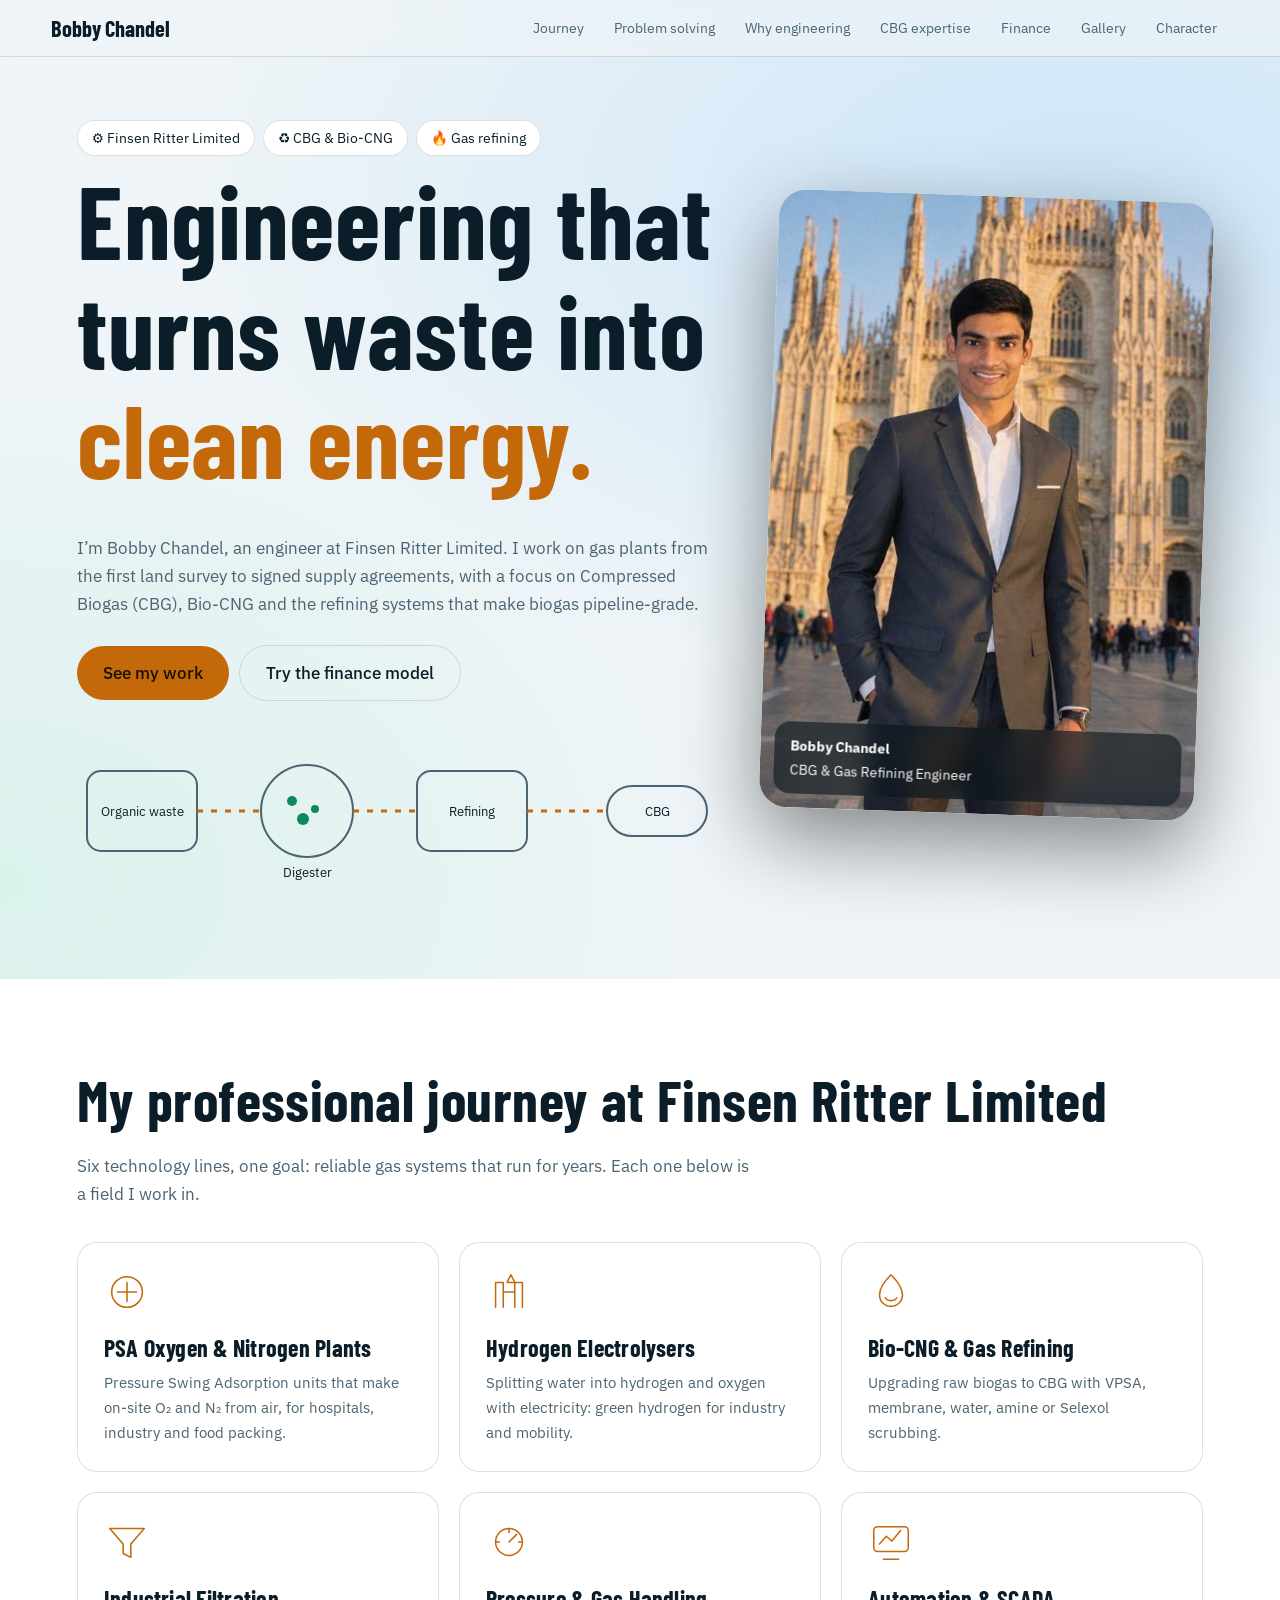
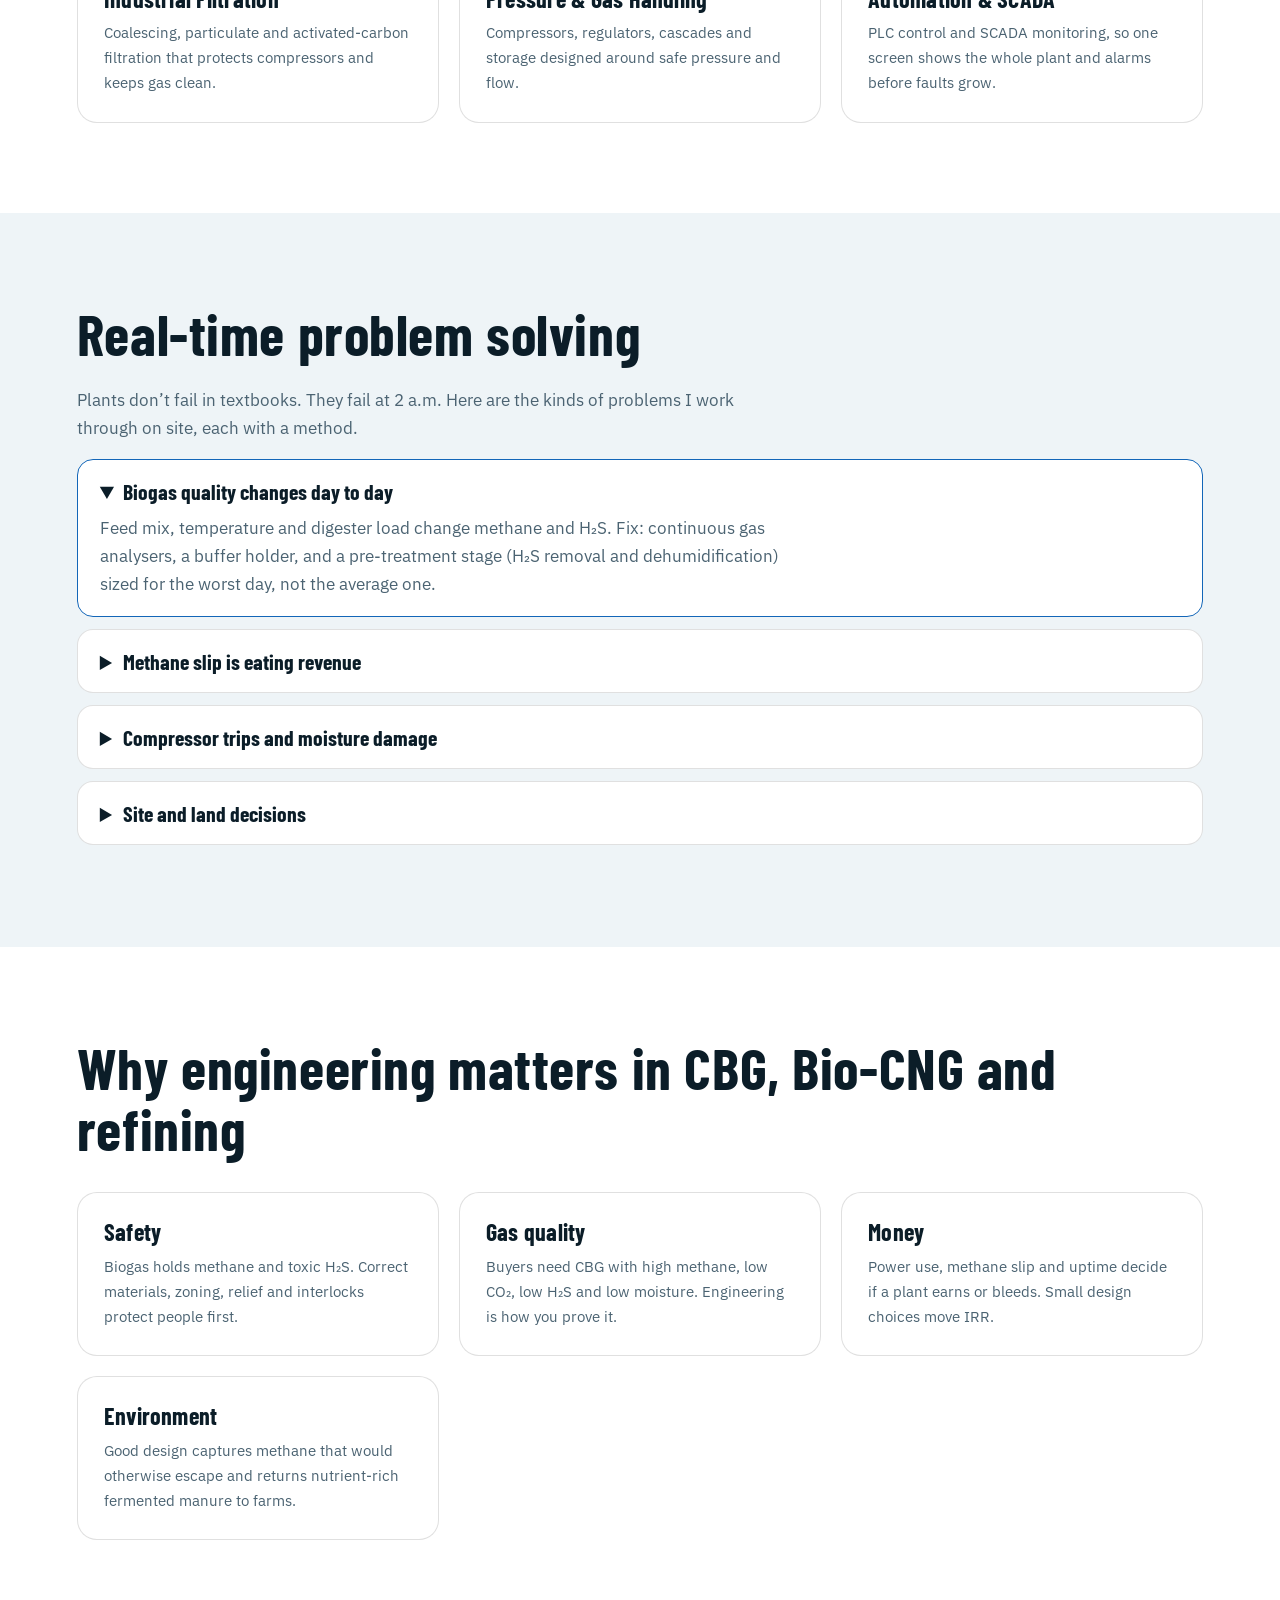
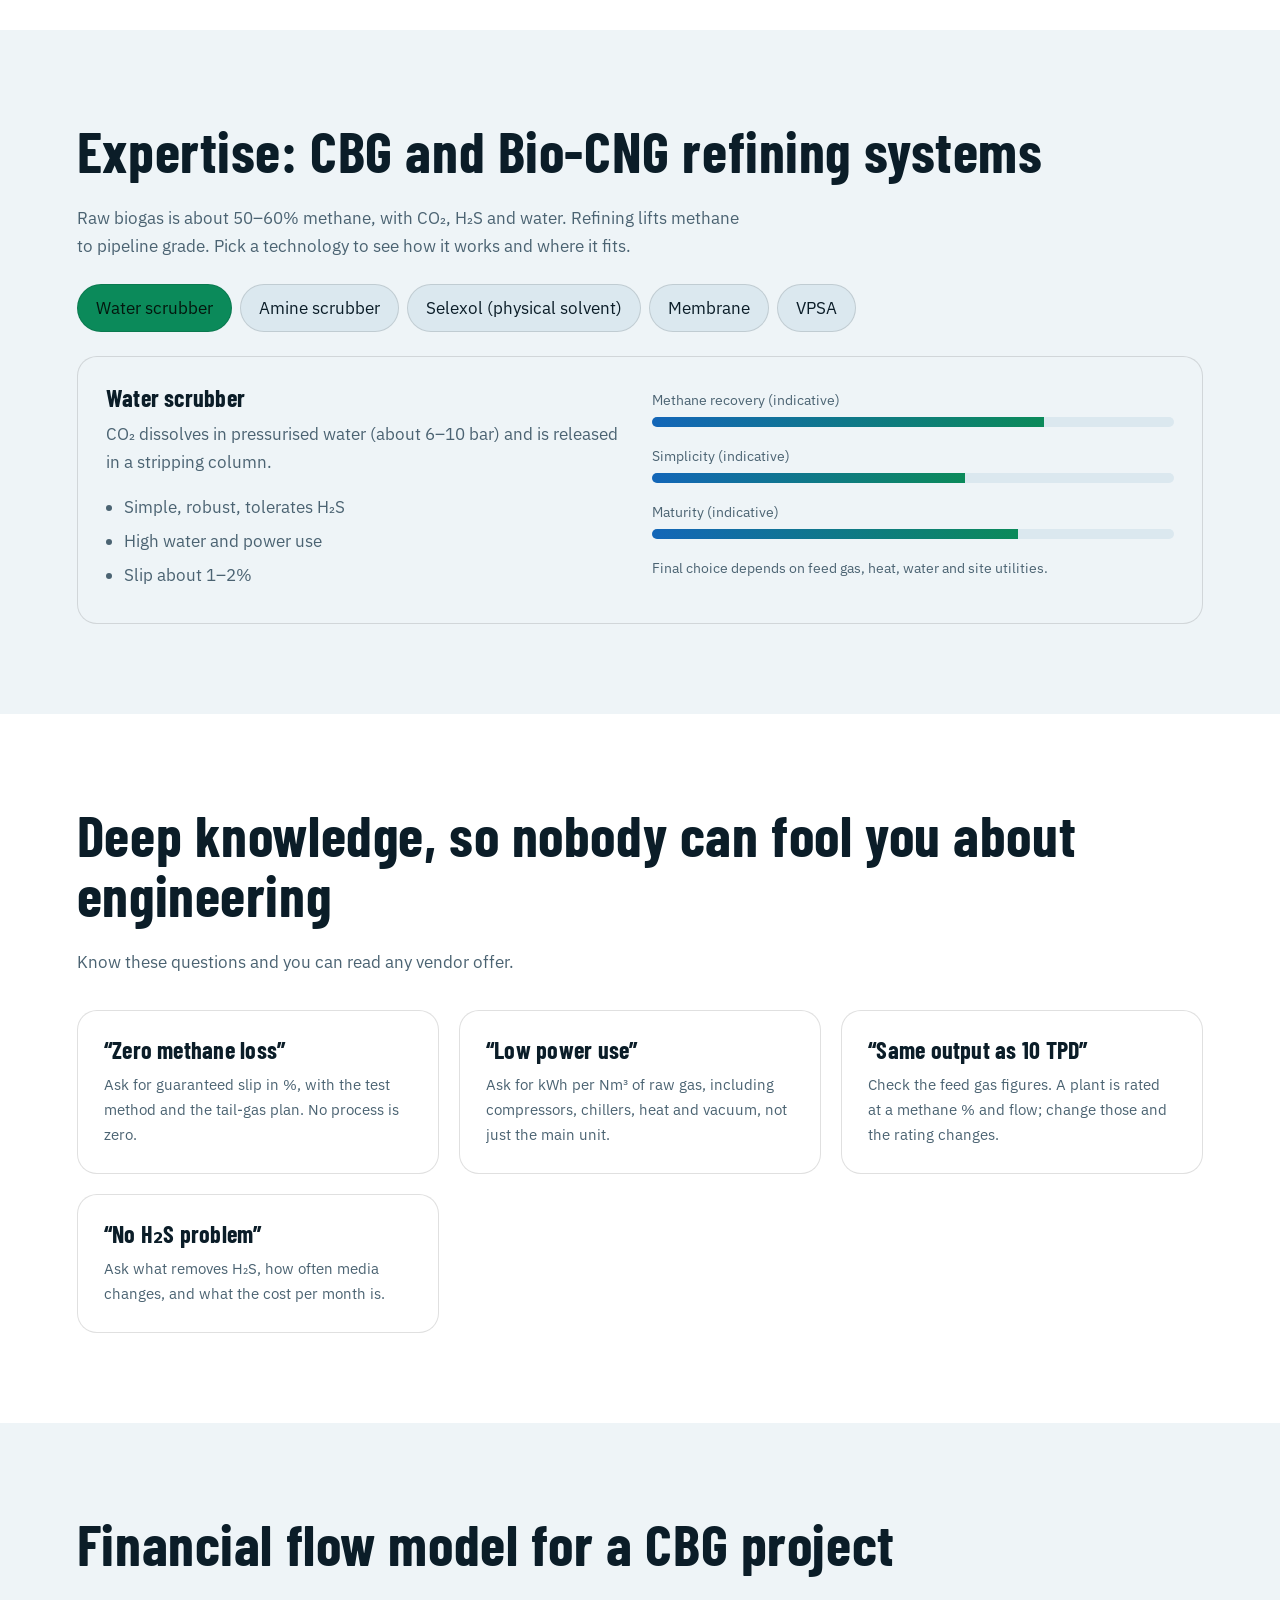
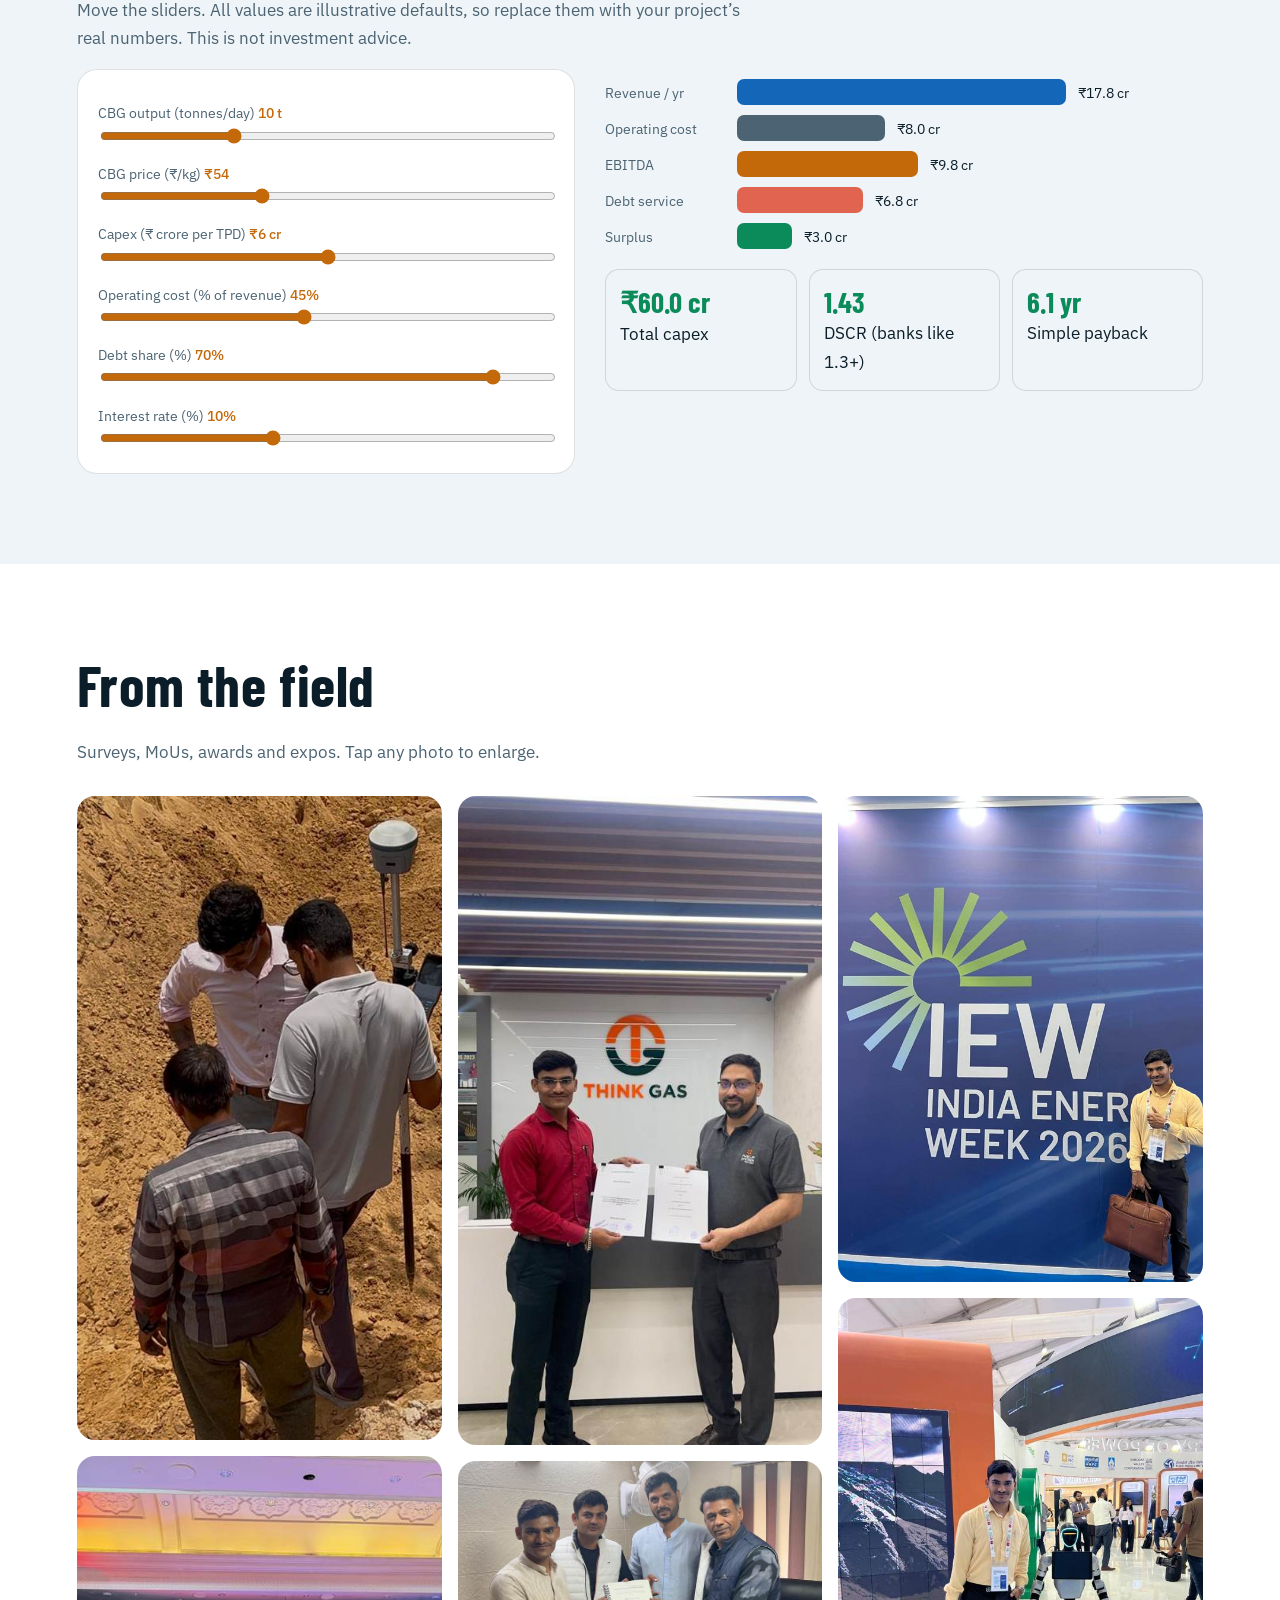
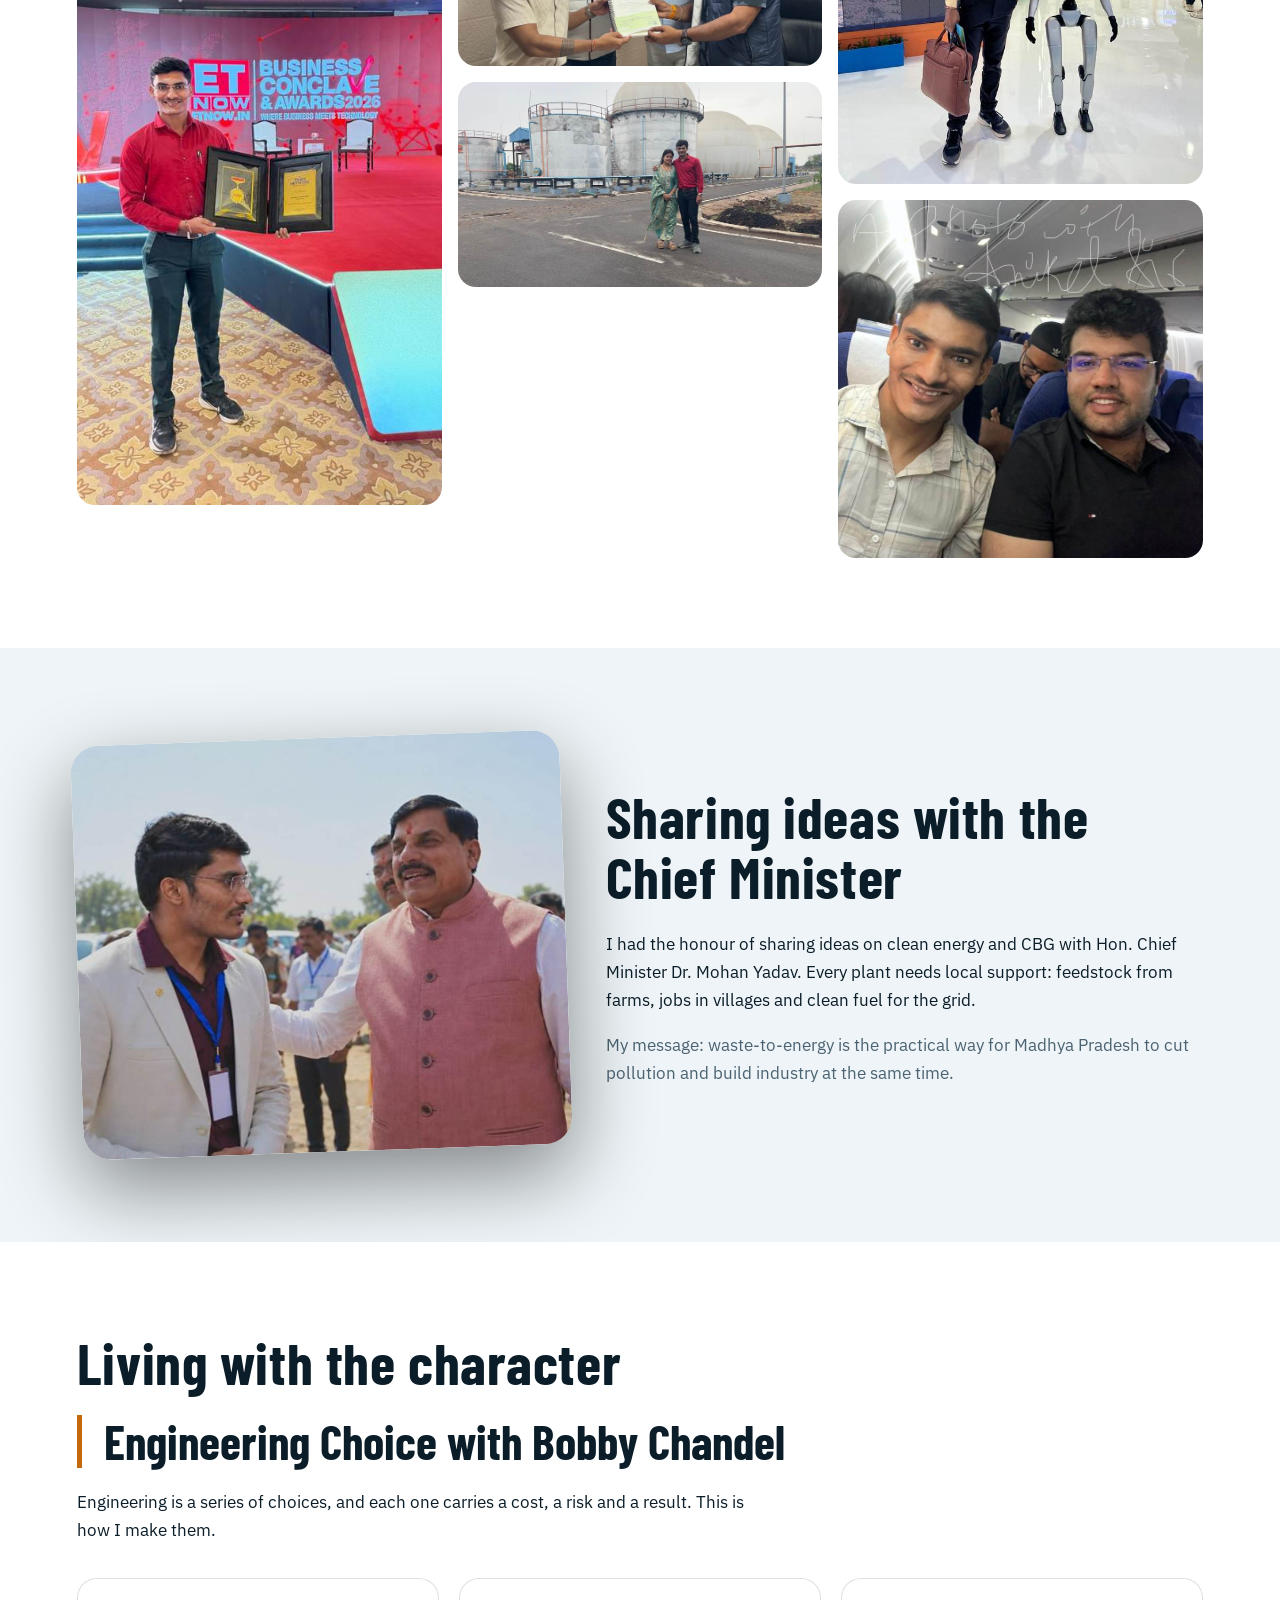
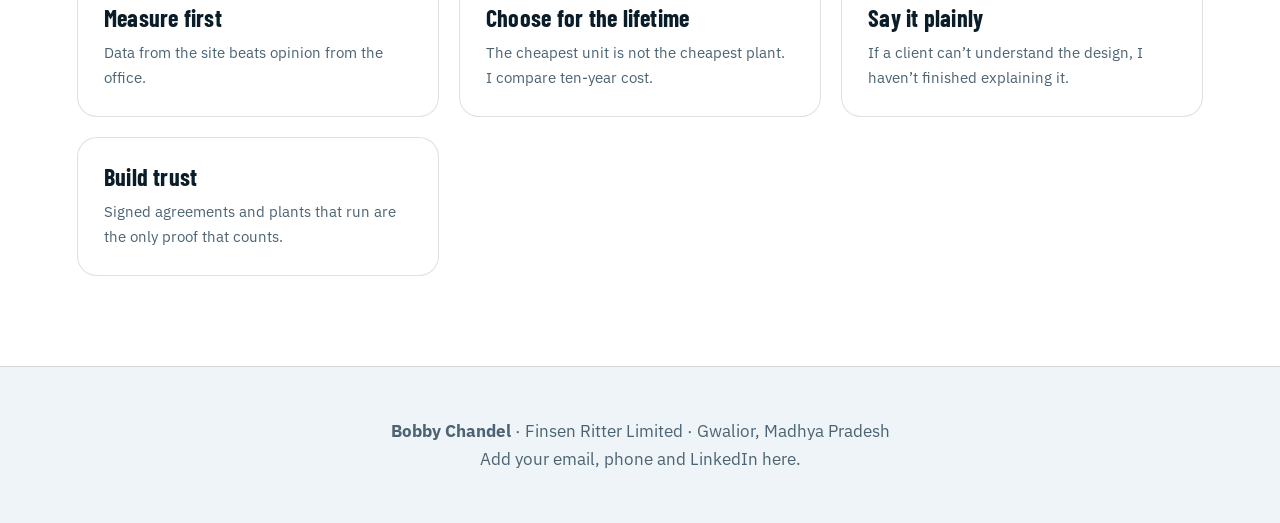
==== index-standalone.html @ 58201af3 "Add files via upload" ====
<!DOCTYPE html>
<html lang="en"><head><meta charset="utf-8">
<meta name="viewport" content="width=device-width, initial-scale=1, viewport-fit=cover">
<title>Bobby Chandel | CBG, Bio-CNG &amp; Gas Refining Engineer</title>
<link href="https://fonts.googleapis.com/css2?family=Barlow+Condensed:wght@500;700&amp;family=IBM+Plex+Sans:wght@400;500&amp;display=swap" rel="stylesheet">
<style>
:root{--bg:#07131c;--s1:#0e2230;--s2:#143247;--tx:#e8f0f4;--mu:#93a9b6;--fl:#ffb347;--gr:#4fe0a0;--bl:#3aa4ff;--ln:rgba(255,255,255,.1);box-sizing:border-box;padding-top:env(safe-area-inset-top,0px);padding-bottom:env(safe-area-inset-bottom,0px);color-scheme:dark}
@media(prefers-color-scheme:light){:root:not([data-theme="dark"]){--bg:#eef4f7;--s1:#fff;--s2:#dbe8ef;--tx:#0b1d28;--mu:#4b6372;--fl:#c4690a;--gr:#0b8a5a;--bl:#1366b8;--ln:rgba(0,0,0,.12);color-scheme:light}}
:root[data-theme="light"]{--bg:#eef4f7;--s1:#fff;--s2:#dbe8ef;--tx:#0b1d28;--mu:#4b6372;--fl:#c4690a;--gr:#0b8a5a;--bl:#1366b8;--ln:rgba(0,0,0,.12);color-scheme:light}
html{scroll-behavior:smooth;scroll-padding-top:70px}*{box-sizing:border-box}
body{margin:0;background:var(--bg);color:var(--tx);font:400 17px/1.65 'IBM Plex Sans',system-ui,sans-serif;overflow-x:hidden}
h1,h2,h3{font-family:'Barlow Condensed','Arial Narrow',sans-serif;line-height:1.05;margin:0 0 .4em;letter-spacing:.01em}
h1{font-size:clamp(3rem,9vw,6.5rem);font-weight:700}h2{font-size:clamp(2.2rem,5vw,3.6rem);font-weight:700}h3{font-size:1.5rem;font-weight:700}
p{margin:0 0 1em;max-width:68ch}.mu{color:var(--mu)}section{padding:90px 6vw;position:relative}.w{max-width:1180px;margin:auto}
nav{position:fixed;top:0;left:0;right:0;z-index:20;display:flex;gap:6px;align-items:center;padding:calc(10px + env(safe-area-inset-top,0px)) 4vw 10px;backdrop-filter:blur(14px);background:color-mix(in srgb,var(--bg) 60%,transparent);border-bottom:1px solid var(--ln);overflow-x:auto;white-space:nowrap}
nav b{font:700 1.4rem 'Barlow Condensed',sans-serif;margin-right:auto;padding-right:14px}nav a{color:var(--mu);text-decoration:none;padding:6px 12px;border-radius:99px;font-size:.9rem;transition:.25s}nav a:hover{color:var(--tx);background:var(--s2)}
.hero{min-height:100vh;display:grid;grid-template-columns:1.2fr .8fr;gap:40px;align-items:center;padding-top:120px;background:radial-gradient(900px 500px at 85% 20%,rgba(58,164,255,.18),transparent),radial-gradient(700px 500px at 0 90%,rgba(79,224,160,.12),transparent)}
.hero h1 span{color:var(--fl)}.tag{display:inline-flex;gap:8px;align-items:center;border:1px solid var(--ln);border-radius:99px;padding:6px 14px;margin:0 8px 8px 0;font-size:.85rem;background:var(--s1)}
.ph{position:relative;border-radius:28px;overflow:hidden;box-shadow:0 30px 80px rgba(0,0,0,.45);transform:rotate(2deg);transition:.5s}.ph:hover{transform:rotate(0) scale(1.02)}.ph img{width:100%;display:block}
.ph .bd{position:absolute;left:14px;bottom:14px;right:14px;padding:12px 16px;border-radius:16px;backdrop-filter:blur(12px);background:rgba(7,19,28,.6);color:#fff;font-size:.9rem}
.btn{display:inline-block;padding:13px 26px;border-radius:99px;background:var(--fl);color:#1a1000;font-weight:500;text-decoration:none;margin:10px 10px 0 0;transition:.3s}.btn:hover{transform:translateY(-3px);box-shadow:0 10px 30px color-mix(in srgb,var(--fl) 50%,transparent)}.btn.o{background:none;color:var(--tx);border:1px solid var(--ln)}
.flow{margin-top:30px;width:100%;max-width:640px}.flow .pipe{stroke-dasharray:6 8;animation:dash 1s linear infinite}@keyframes dash{to{stroke-dashoffset:-14}}
.bub{animation:rise 3s ease-in infinite}@keyframes rise{from{transform:translateY(0);opacity:.9}to{transform:translateY(-60px);opacity:0}}
.grid{display:grid;grid-template-columns:repeat(auto-fit,minmax(280px,1fr));gap:20px;margin-top:34px}
.card{background:var(--s1);border:1px solid var(--ln);border-radius:20px;padding:26px;position:relative;overflow:hidden;transition:.35s}
.card:hover{transform:translateY(-8px);border-color:var(--fl);box-shadow:0 20px 50px rgba(0,0,0,.3)}.card svg{width:46px;height:46px;stroke:var(--fl);fill:none;stroke-width:1.6;stroke-linecap:round;stroke-linejoin:round;margin-bottom:12px;transition:.4s}.card:hover svg{transform:rotate(-8deg) scale(1.15);stroke:var(--gr)}
.card p{font-size:.95rem;color:var(--mu);margin:0}.alt{background:var(--s1)}
.tabs{display:flex;gap:8px;flex-wrap:wrap;margin:24px 0}.tabs button{font:inherit;color:var(--tx);background:var(--s2);border:1px solid var(--ln);border-radius:99px;padding:9px 18px;cursor:pointer;transition:.25s}.tabs button.on,.tabs button:hover{background:var(--gr);color:#04170e}
.panel{background:var(--bg);border:1px solid var(--ln);border-radius:20px;padding:28px;display:grid;grid-template-columns:1fr 1fr;gap:24px}.panel ul{margin:0;padding-left:18px;color:var(--mu)}.panel li{margin:6px 0}.meter{height:10px;border-radius:9px;background:var(--s2);overflow:hidden;margin:4px 0 14px}.meter i{display:block;height:100%;background:linear-gradient(90deg,var(--bl),var(--gr));transition:width .6s}
details{background:var(--s1);border:1px solid var(--ln);border-radius:16px;padding:18px 22px;margin:12px 0;transition:.3s}details[open]{border-color:var(--bl)}summary{cursor:pointer;font:700 1.35rem 'Barlow Condensed',sans-serif}details p{margin:10px 0 0;color:var(--mu)}
.fin{display:grid;grid-template-columns:1fr 1.2fr;gap:30px}.fin label{display:block;font-size:.88rem;color:var(--mu);margin-top:12px}.fin input{width:100%;accent-color:var(--fl)}.fin output{color:var(--fl);font-weight:500}
.bars div{display:flex;align-items:center;gap:12px;margin:10px 0;font-size:.9rem}.bars span{width:120px;color:var(--mu)}.bars i{height:26px;border-radius:7px;transition:width .5s;min-width:3px}.bars em{font-style:normal;white-space:nowrap}
.kpi{display:grid;grid-template-columns:repeat(3,1fr);gap:12px;margin-top:20px}.kpi div{background:var(--bg);border:1px solid var(--ln);border-radius:14px;padding:14px}.kpi b{display:block;font:700 1.8rem 'Barlow Condensed',sans-serif;color:var(--gr)}
.gal{columns:3 260px;column-gap:16px;margin-top:30px}.gal figure{margin:0 0 16px;break-inside:avoid;position:relative;border-radius:18px;overflow:hidden;cursor:pointer}.gal img{width:100%;display:block;transition:.6s}.gal figure:hover img{transform:scale(1.08);filter:blur(3px) brightness(.55)}
.gal figcaption{position:absolute;inset:auto 0 0 0;padding:16px;color:#fff;font-size:.95rem;transform:translateY(100%);transition:.4s;background:linear-gradient(transparent,rgba(0,0,0,.8))}.gal figure:hover figcaption{transform:none}
.cm{display:grid;grid-template-columns:.9fr 1.1fr;gap:40px;align-items:center}.cm .ph{transform:rotate(-2deg)}
.quote{font:700 clamp(1.8rem,4vw,3rem)/1.1 'Barlow Condensed',sans-serif;border-left:5px solid var(--fl);padding-left:22px;margin:20px 0}
.lb{position:fixed;inset:0;z-index:50;background:rgba(0,0,0,.8);backdrop-filter:blur(10px);display:none;place-items:center;padding:20px}.lb.on{display:grid}.lb img{max-width:92vw;max-height:88vh;border-radius:14px}
footer{padding:50px 6vw;text-align:center;color:var(--mu);border-top:1px solid var(--ln)}
.rv{opacity:0;transform:translateY(30px);transition:1s}.rv.in{opacity:1;transform:none}
@media(max-width:820px){.hero,.cm,.fin,.panel{grid-template-columns:1fr}.hero{padding-top:110px}nav a{padding:6px 8px}.kpi{grid-template-columns:1fr}}
@media(prefers-reduced-motion:reduce){*{animation:none!important;transition:none!important}.rv{opacity:1;transform:none}}
a:focus-visible,button:focus-visible,summary:focus-visible{outline:2px solid var(--fl);outline-offset:3px}
</style></head><body>
<nav><b>Bobby Chandel</b><a href="#journey">Journey</a><a href="#solve">Problem solving</a><a href="#why">Why engineering</a><a href="#cbg">CBG expertise</a><a href="#fin">Finance</a><a href="#gallery">Gallery</a><a href="#char">Character</a></nav>

<section class="hero"><div>
<span class="tag">⚙ Finsen Ritter Limited</span><span class="tag">♻ CBG &amp; Bio-CNG</span><span class="tag">🔥 Gas refining</span>
<h1>Engineering that turns waste into <span>clean energy.</span></h1>
<p class="mu">I’m Bobby Chandel, an engineer at Finsen Ritter Limited. I work on gas plants from the first land survey to signed supply agreements, with a focus on Compressed Biogas (CBG), Bio-CNG and the refining systems that make biogas pipeline-grade.</p>
<a class="btn" href="#journey">See my work</a><a class="btn o" href="#fin">Try the finance model</a>
<svg class="flow" viewBox="0 0 640 150" role="img" aria-label="Animated flow: organic waste to digester to refining to CBG">
<g fill="none" stroke="var(--mu)" stroke-width="2"><rect x="10" y="40" width="110" height="80" rx="14"/><circle cx="230" cy="80" r="46"/><rect x="340" y="40" width="110" height="80" rx="14"/><rect x="530" y="55" width="100" height="50" rx="25"/></g>
<g class="pipe" stroke="var(--fl)" stroke-width="3" fill="none"><path d="M120 80H184"/><path d="M276 80H340"/><path d="M450 80H530"/></g>
<g fill="var(--gr)"><circle class="bub" cx="215" cy="70" r="5"/><circle class="bub" cx="238" cy="78" r="4" style="animation-delay:1s"/><circle class="bub" cx="226" cy="88" r="6" style="animation-delay:2s"/></g>
<g fill="var(--tx)" font-size="13" text-anchor="middle" font-family="IBM Plex Sans,sans-serif"><text x="65" y="85">Organic waste</text><text x="230" y="146">Digester</text><text x="395" y="85">Refining</text><text x="580" y="85">CBG</text></g></svg>
</div>
<div class="ph"><img src="[data-uri]" alt="Bobby Chandel"><div class="bd"><b>Bobby Chandel</b><br>CBG &amp; Gas Refining Engineer</div></div></section>

<section id="journey" class="alt"><div class="w rv"><h2>My professional journey at Finsen Ritter Limited</h2>
<p class="mu">Six technology lines, one goal: reliable gas systems that run for years. Each one below is a field I work in.</p>
<div class="grid">
<div class="card"><svg viewBox="0 0 48 48"><circle cx="24" cy="24" r="16"/><path d="M14 24h20M24 14v20"/></svg><h3>PSA Oxygen &amp; Nitrogen Plants</h3><p>Pressure Swing Adsorption units that make on-site O₂ and N₂ from air, for hospitals, industry and food packing.</p></div>
<div class="card"><svg viewBox="0 0 48 48"><path d="M10 40V14h8v26M30 40V14h8v26M18 24h12"/><path d="M26 6l-4 8h8z"/></svg><h3>Hydrogen Electrolysers</h3><p>Splitting water into hydrogen and oxygen with electricity: green hydrogen for industry and mobility.</p></div>
<div class="card"><svg viewBox="0 0 48 48"><path d="M24 6c8 8 12 14 12 21a12 12 0 0 1-24 0c0-7 4-13 12-21z"/><path d="M18 30c2 4 10 4 12 0"/></svg><h3>Bio-CNG &amp; Gas Refining</h3><p>Upgrading raw biogas to CBG with VPSA, membrane, water, amine or Selexol scrubbing.</p></div>
<div class="card"><svg viewBox="0 0 48 48"><path d="M6 10h36L28 26v14l-8-4V26z"/></svg><h3>Industrial Filtration</h3><p>Coalescing, particulate and activated-carbon filtration that protects compressors and keeps gas clean.</p></div>
<div class="card"><svg viewBox="0 0 48 48"><circle cx="24" cy="24" r="14"/><path d="M24 24l8-8M10 24h4M34 24h4M24 10v4"/></svg><h3>Pressure &amp; Gas Handling</h3><p>Compressors, regulators, cascades and storage designed around safe pressure and flow.</p></div>
<div class="card"><svg viewBox="0 0 48 48"><rect x="6" y="8" width="36" height="26" rx="4"/><path d="M12 26l7-8 6 5 9-11M16 42h16"/></svg><h3>Automation &amp; SCADA</h3><p>PLC control and SCADA monitoring, so one screen shows the whole plant and alarms before faults grow.</p></div></div></div></section>

<section id="solve"><div class="w rv"><h2>Real-time problem solving</h2><p class="mu">Plants don’t fail in textbooks. They fail at 2 a.m. Here are the kinds of problems I work through on site, each with a method.</p>
<details open><summary>Biogas quality changes day to day</summary><p>Feed mix, temperature and digester load change methane and H₂S. Fix: continuous gas analysers, a buffer holder, and a pre-treatment stage (H₂S removal and dehumidification) sized for the worst day, not the average one.</p></details>
<details><summary>Methane slip is eating revenue</summary><p>Every 1% of methane lost to the off-gas is 1% of sellable gas gone. Fix: compare slip across technologies, add multi-stage membranes or off-gas recycle, and treat tail gas where required.</p></details>
<details><summary>Compressor trips and moisture damage</summary><p>Wet gas corrodes and fouls downstream equipment. Fix: chilling and dryer sizing from real dew-point data, plus coalescing filters before every compressor.</p></details>
<details><summary>Site and land decisions</summary><p>Plant layout, feedstock routes, gas-grid distance and safety zones all start with a survey. I take part in land surveys, such as the Hingonia CBG plant, so the design starts from facts on the ground.</p></details></div></section>

<section id="why" class="alt"><div class="w rv"><h2>Why engineering matters in CBG, Bio-CNG and refining</h2>
<div class="grid">
<div class="card"><h3>Safety</h3><p>Biogas holds methane and toxic H₂S. Correct materials, zoning, relief and interlocks protect people first.</p></div>
<div class="card"><h3>Gas quality</h3><p>Buyers need CBG with high methane, low CO₂, low H₂S and low moisture. Engineering is how you prove it.</p></div>
<div class="card"><h3>Money</h3><p>Power use, methane slip and uptime decide if a plant earns or bleeds. Small design choices move IRR.</p></div>
<div class="card"><h3>Environment</h3><p>Good design captures methane that would otherwise escape and returns nutrient-rich fermented manure to farms.</p></div></div></div></section>

<section id="cbg"><div class="w rv"><h2>Expertise: CBG and Bio-CNG refining systems</h2>
<p class="mu">Raw biogas is about 50–60% methane, with CO₂, H₂S and water. Refining lifts methane to pipeline grade. Pick a technology to see how it works and where it fits.</p>
<div class="tabs" id="tabs"></div><div class="panel" id="panel"></div></div></section>

<section class="alt"><div class="w rv"><h2>Deep knowledge, so nobody can fool you about engineering</h2>
<p class="mu">Know these questions and you can read any vendor offer.</p>
<div class="grid">
<div class="card"><h3>“Zero methane loss”</h3><p>Ask for guaranteed slip in %, with the test method and the tail-gas plan. No process is zero.</p></div>
<div class="card"><h3>“Low power use”</h3><p>Ask for kWh per Nm³ of raw gas, including compressors, chillers, heat and vacuum, not just the main unit.</p></div>
<div class="card"><h3>“Same output as 10 TPD”</h3><p>Check the feed gas figures. A plant is rated at a methane % and flow; change those and the rating changes.</p></div>
<div class="card"><h3>“No H₂S problem”</h3><p>Ask what removes H₂S, how often media changes, and what the cost per month is.</p></div></div></div></section>

<section id="fin"><div class="w rv"><h2>Financial flow model for a CBG project</h2>
<p class="mu">Move the sliders. All values are illustrative defaults, so replace them with your project’s real numbers. This is not investment advice.</p>
<div class="fin"><div class="card" style="padding:20px">
<label>CBG output (tonnes/day) <output id="oT"></output><input id="T" type="range" min="2" max="30" value="10"></label>
<label>CBG price (₹/kg) <output id="oP"></output><input id="P" type="range" min="40" max="80" value="54"></label>
<label>Capex (₹ crore per TPD) <output id="oC"></output><input id="C" type="range" min="3" max="9" step=".5" value="6"></label>
<label>Operating cost (% of revenue) <output id="oO"></output><input id="O" type="range" min="25" max="70" value="45"></label>
<label>Debt share (%) <output id="oD"></output><input id="D" type="range" min="0" max="80" value="70"></label>
<label>Interest rate (%) <output id="oI"></output><input id="I" type="range" min="7" max="15" step=".5" value="10"></label></div>
<div><div class="bars" id="bars"></div><div class="kpi" id="kpi"></div></div></div></div></section>

<section id="gallery" class="alt"><div class="w rv"><h2>From the field</h2><p class="mu">Surveys, MoUs, awards and expos. Tap any photo to enlarge.</p>
<div class="gal">
<figure><img src="[data-uri]" alt="Land survey"><figcaption>Land survey with GNSS equipment, Hingonia CBG plant</figcaption></figure>
<figure><img src="[data-uri]" alt="Award"><figcaption>Excellence award, ET Now Business Conclave &amp; Awards 2026</figcaption></figure>
<figure><img src="[data-uri]" alt="TPA"><figcaption>Signing the Tripartite Agreement for CBG supply with Think Gas</figcaption></figure>
<figure><img src="[data-uri]" alt="MoU"><figcaption>Bhopal plant MoU signing</figcaption></figure>
<figure><img src="[data-uri]" alt="Plant"><figcaption>Jaipur CBG plant visit: digesters and gas holders</figcaption></figure>
<figure><img src="[data-uri]" alt="IEW"><figcaption>India Energy Week 2026</figcaption></figure>
<figure><img src="[data-uri]" alt="Robot"><figcaption>Meeting a humanoid robot at the energy expo</figcaption></figure>
<figure><img src="[data-uri]" alt="Flight"><figcaption>First flight with the Director, on the way to work</figcaption></figure></div></div></section>

<section id="idea"><div class="w rv cm"><div class="ph"><img src="[data-uri]" alt="Idea sharing with Hon. Chief Minister Mohan Yadav"></div>
<div><h2>Sharing ideas with the Chief Minister</h2><p>I had the honour of sharing ideas on clean energy and CBG with Hon. Chief Minister Dr. Mohan Yadav. Every plant needs local support: feedstock from farms, jobs in villages and clean fuel for the grid.</p><p class="mu">My message: waste-to-energy is the practical way for Madhya Pradesh to cut pollution and build industry at the same time.</p></div></div></section>

<section id="char" class="alt"><div class="w rv"><h2>Living with the character</h2>
<div class="quote">Engineering Choice with Bobby Chandel</div>
<p>Engineering is a series of choices, and each one carries a cost, a risk and a result. This is how I make them.</p>
<div class="grid">
<div class="card"><h3>Measure first</h3><p>Data from the site beats opinion from the office.</p></div>
<div class="card"><h3>Choose for the lifetime</h3><p>The cheapest unit is not the cheapest plant. I compare ten-year cost.</p></div>
<div class="card"><h3>Say it plainly</h3><p>If a client can’t understand the design, I haven’t finished explaining it.</p></div>
<div class="card"><h3>Build trust</h3><p>Signed agreements and plants that run are the only proof that counts.</p></div></div></div></section>
<footer><b>Bobby Chandel</b> · Finsen Ritter Limited · Gwalior, Madhya Pradesh<br>Add your email, phone and LinkedIn here.</footer>
<div class="lb" id="lb"><img alt=""></div>
<script>
const R=[
["Water scrubber","CO₂ dissolves in pressurised water (about 6–10 bar) and is released in a stripping column.",["Simple, robust, tolerates H₂S","High water and power use","Slip about 1–2%"],[75,60,70]],
["Amine scrubber","A chemical solvent (e.g. MDEA/MEA) binds CO₂, then heat regenerates it.",["Very low methane slip, under 0.1%","Needs steady heat supply","Best where waste heat exists"],[95,45,85]],
["Selexol (physical solvent)","A glycol-ether solvent absorbs CO₂ and H₂S at pressure, regenerated by pressure drop.",["Loads more CO₂ than water","Also takes up H₂S and moisture","Solvent handling needs care"],[80,60,75]],
["Membrane","Hollow fibres pass CO₂ faster than CH₄. Pressure drives the split.",["Compact, modular, quick to start","Multi-stage cuts methane slip","Needs clean, dry feed gas"],[78,70,80]],
["VPSA","Adsorbent beds capture CO₂ under pressure and release it under vacuum.",["Dry process, no liquid solvent","Moderate power use","Good fit for mid-size plants"],[80,68,78]]];
const tb=document.getElementById('tabs'),pn=document.getElementById('panel');
function show(i){[...tb.children].forEach((b,j)=>b.classList.toggle('on',i==j));const r=R[i],L=["Methane recovery","Simplicity","Maturity"];
pn.innerHTML=`<div><h3>${r[0]}</h3><p class="mu">${r[1]}</p><ul>${r[2].map(x=>`<li>${x}</li>`).join('')}</ul></div><div>${r[3].map((v,k)=>`<small class="mu">${L[k]} (indicative)</small><div class="meter"><i style="width:0"></i></div>`).join('')}<small class="mu">Final choice depends on feed gas, heat, water and site utilities.</small></div>`;
setTimeout(()=>pn.querySelectorAll('.meter i').forEach((e,k)=>e.style.width=r[3][k]+'%'),30)}
R.forEach((r,i)=>{const b=document.createElement('button');b.textContent=r[0];b.onclick=()=>show(i);tb.appendChild(b)});show(0);
const g=id=>document.getElementById(id);
function calc(){const v={};['T','P','C','O','D','I'].forEach(k=>{v[k]=+g(k).value;g('o'+k).textContent=({T:v.T+' t',P:'₹'+v.P,C:'₹'+v.C+' cr',O:v.O+'%',D:v.D+'%',I:v.I+'%'})[k]});
const rev=v.T*1000*v.P*330/1e7,opx=rev*v.O/100,eb=rev-opx,cap=v.T*v.C,debt=cap*v.D/100,r=v.I/100/1,n=10,emi=debt?debt*r/(1-Math.pow(1+r,-n)):0,sur=eb-emi,dscr=emi?eb/emi:null,pay=eb>0?cap/eb:null;
const f=x=>'₹'+x.toFixed(1)+' cr',m=Math.max(rev,1);
const rows=[['Revenue / yr',rev,'var(--bl)'],['Operating cost',opx,'var(--mu)'],['EBITDA',eb,'var(--fl)'],['Debt service',emi,'#e0644f'],['Surplus',Math.max(sur,0),'var(--gr)']];
g('bars').innerHTML=rows.map(x=>`<div><span>${x[0]}</span><i style="width:${Math.max(x[1]/m*55,0)}%;background:${x[2]}"></i><em>${f(x[1])}</em></div>`).join('');
g('kpi').innerHTML=`<div><b>${f(cap)}</b>Total capex</div><div><b>${dscr?dscr.toFixed(2):'–'}</b>DSCR (banks like 1.3+)</div><div><b>${pay?pay.toFixed(1)+' yr':'–'}</b>Simple payback</div>`}
document.querySelectorAll('.fin input').forEach(e=>e.oninput=calc);calc();
const io=new IntersectionObserver(es=>es.forEach(e=>e.isIntersecting&&e.target.classList.add('in')),{threshold:.1});document.querySelectorAll('.rv').forEach(e=>io.observe(e));
const lb=g('lb');document.querySelectorAll('.gal img,.cm img,.hero .ph img').forEach(i=>i.onclick=()=>{lb.firstChild.src=i.src;lb.classList.add('on')});lb.onclick=()=>lb.classList.remove('on');
</script></body></html>
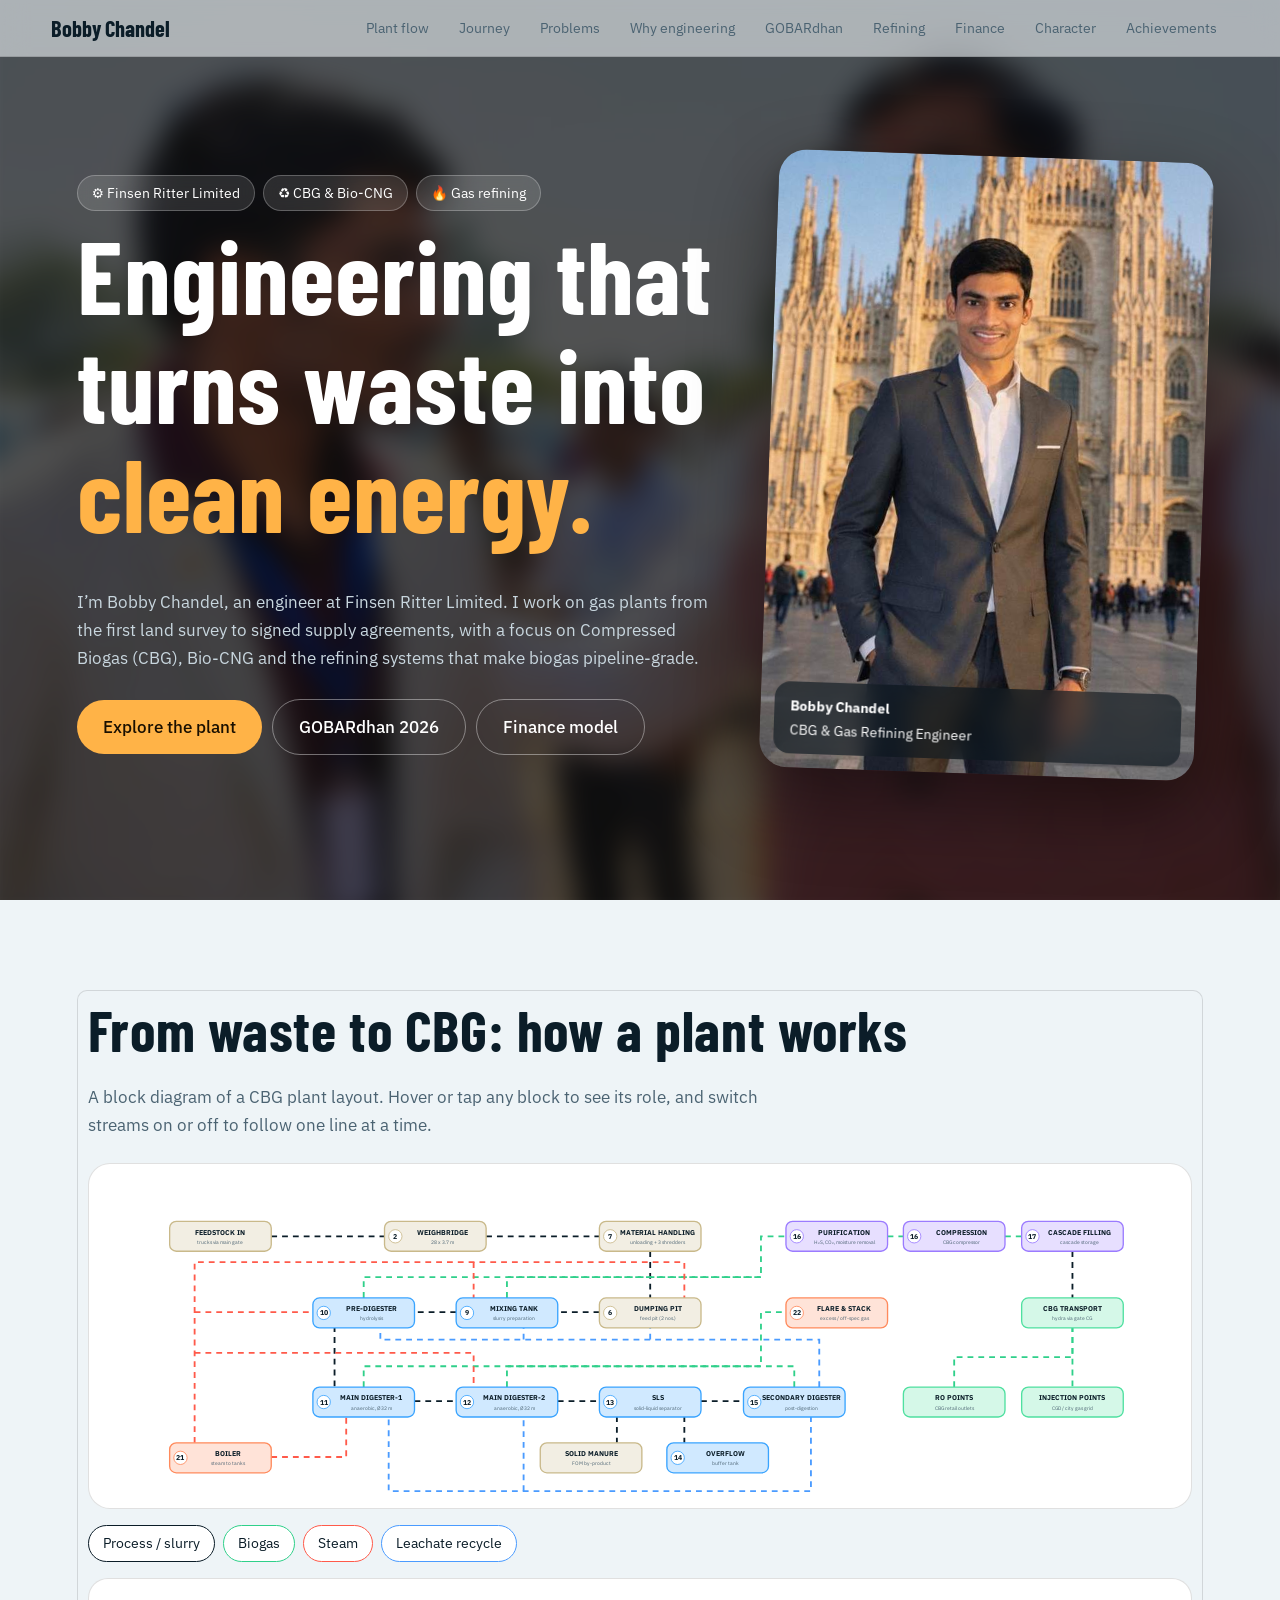
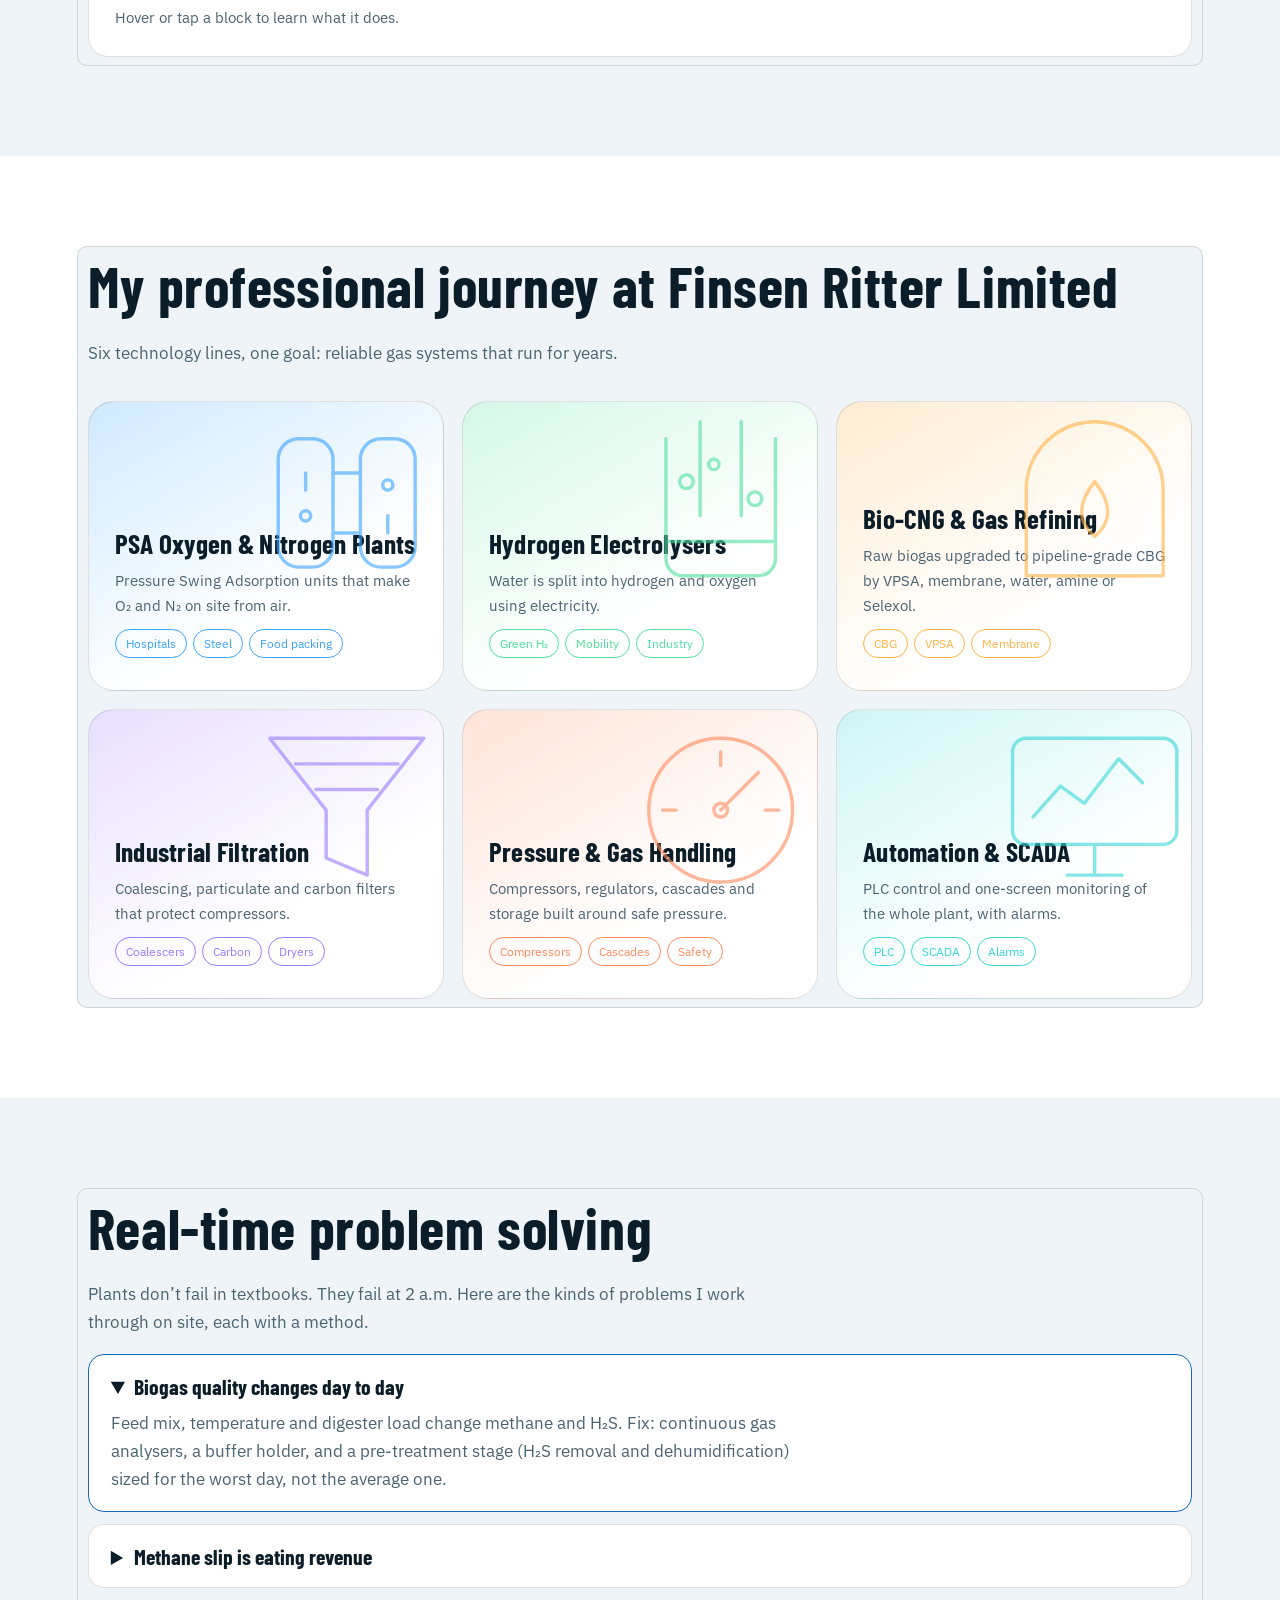
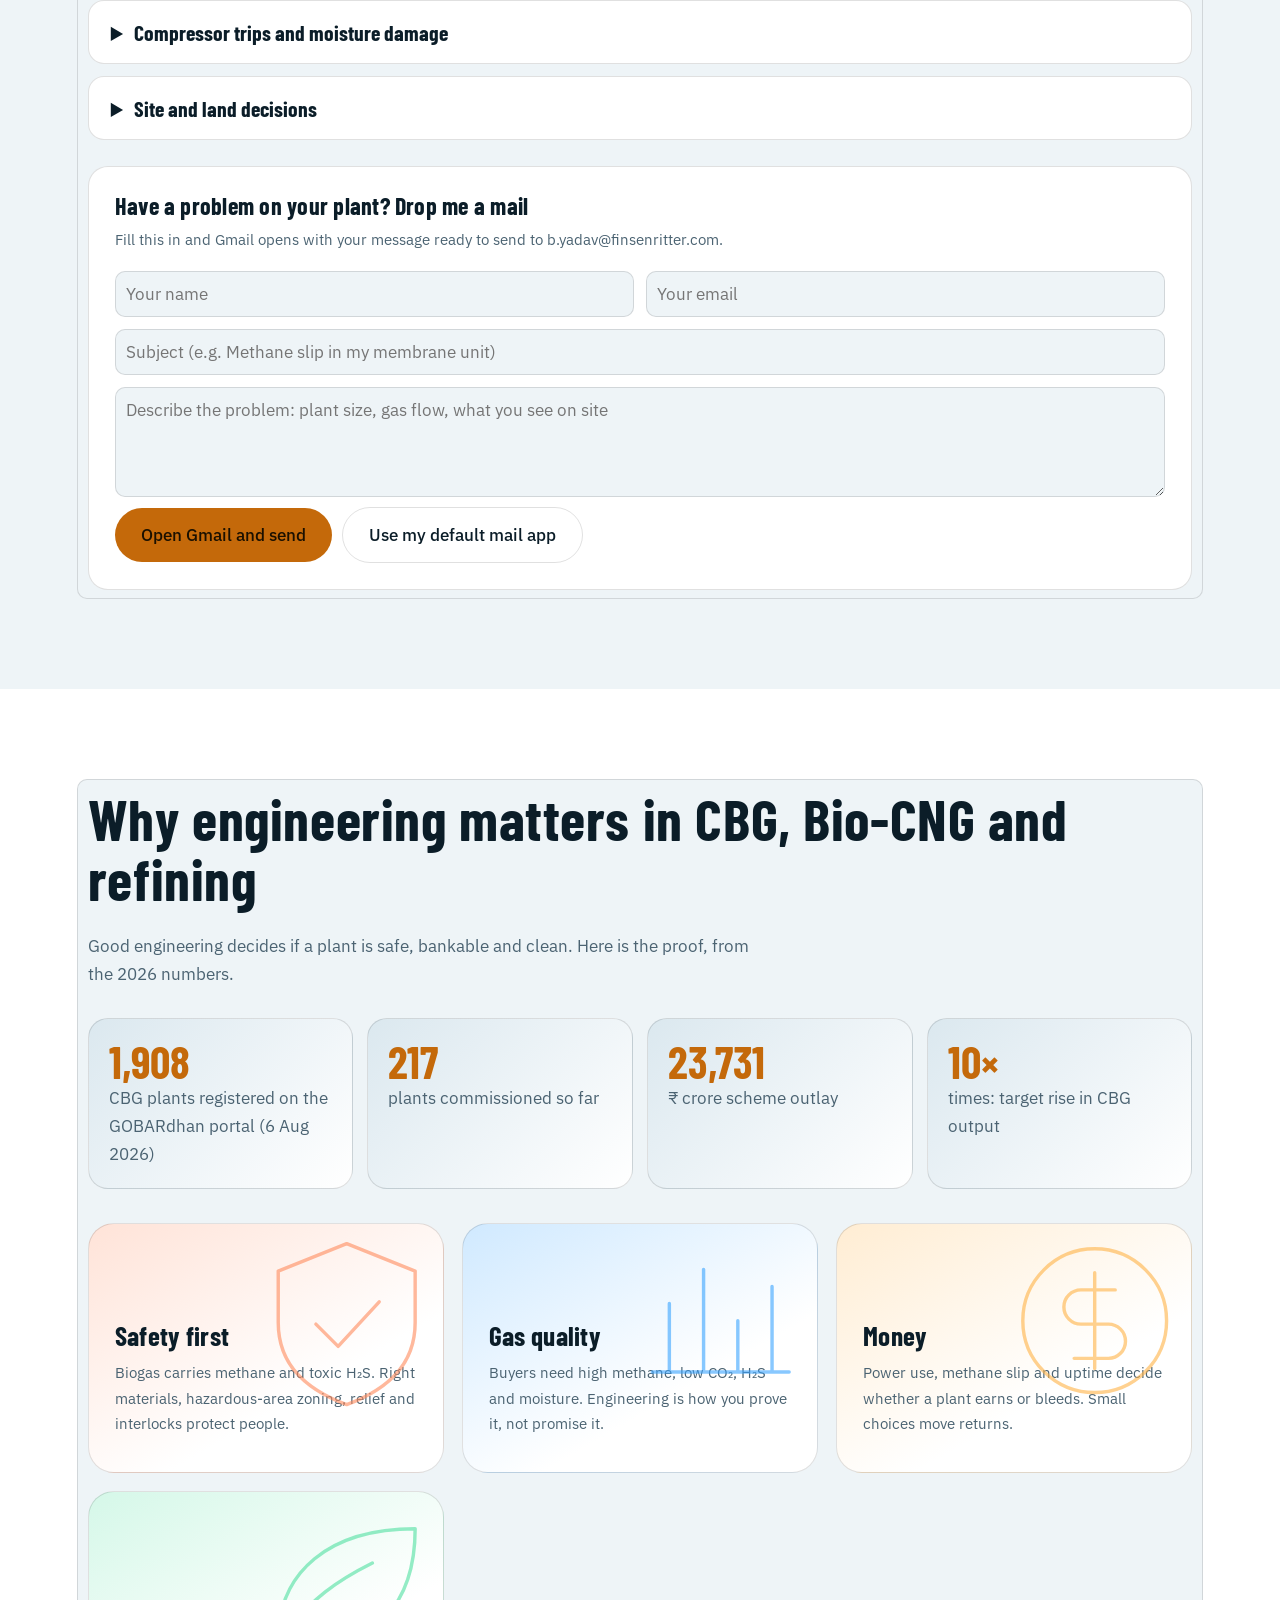
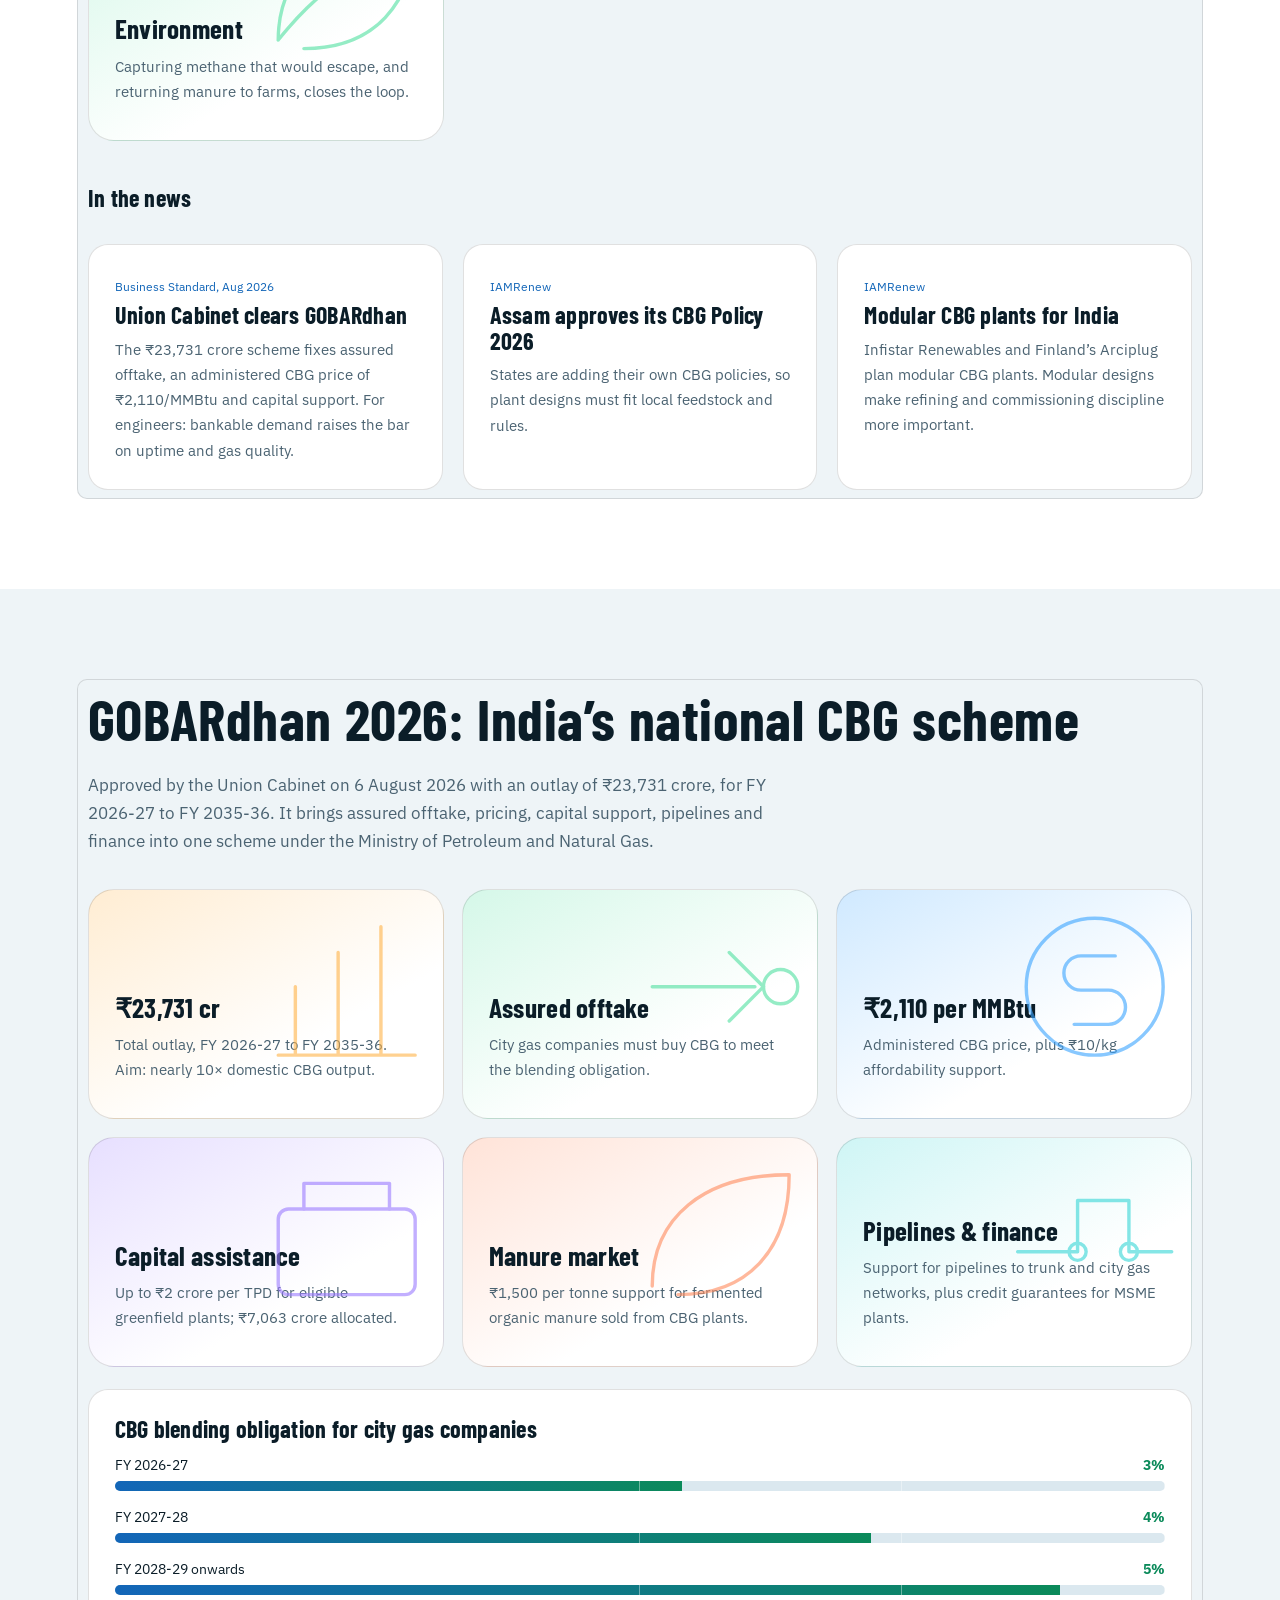
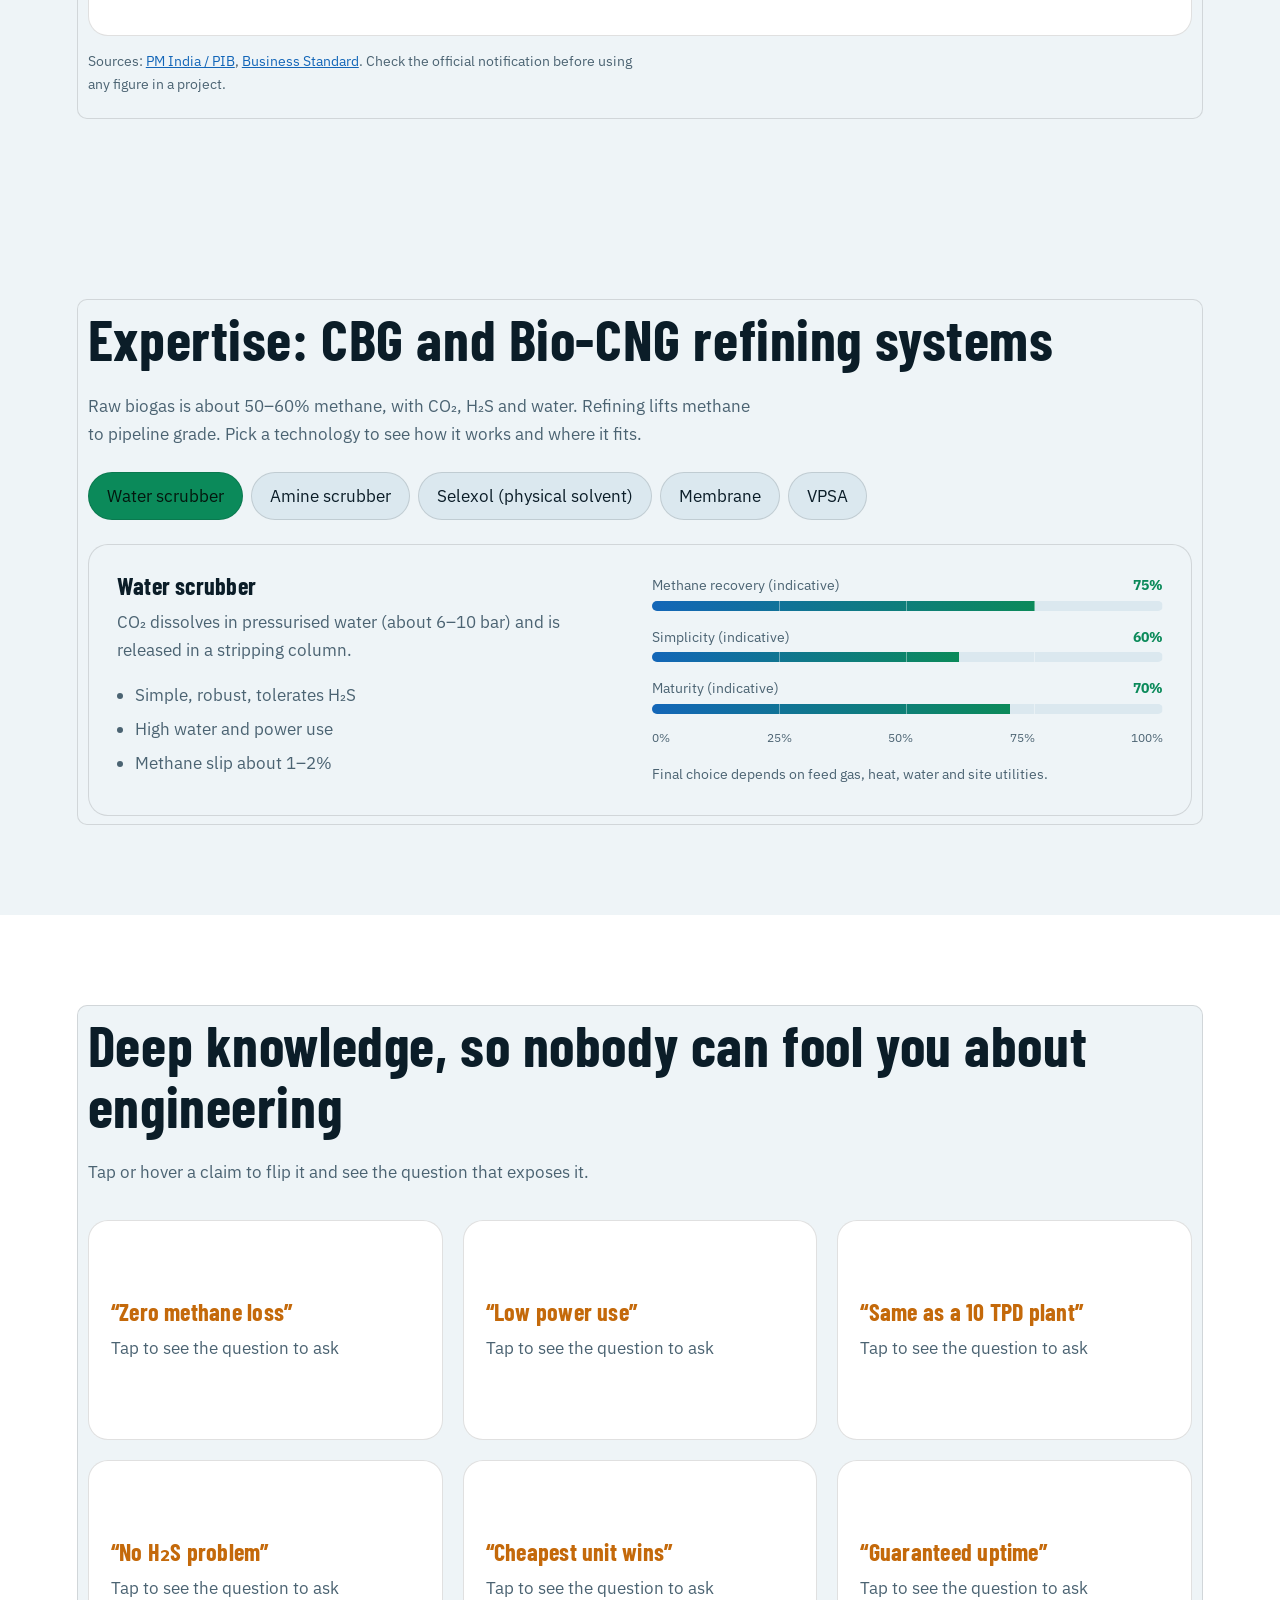
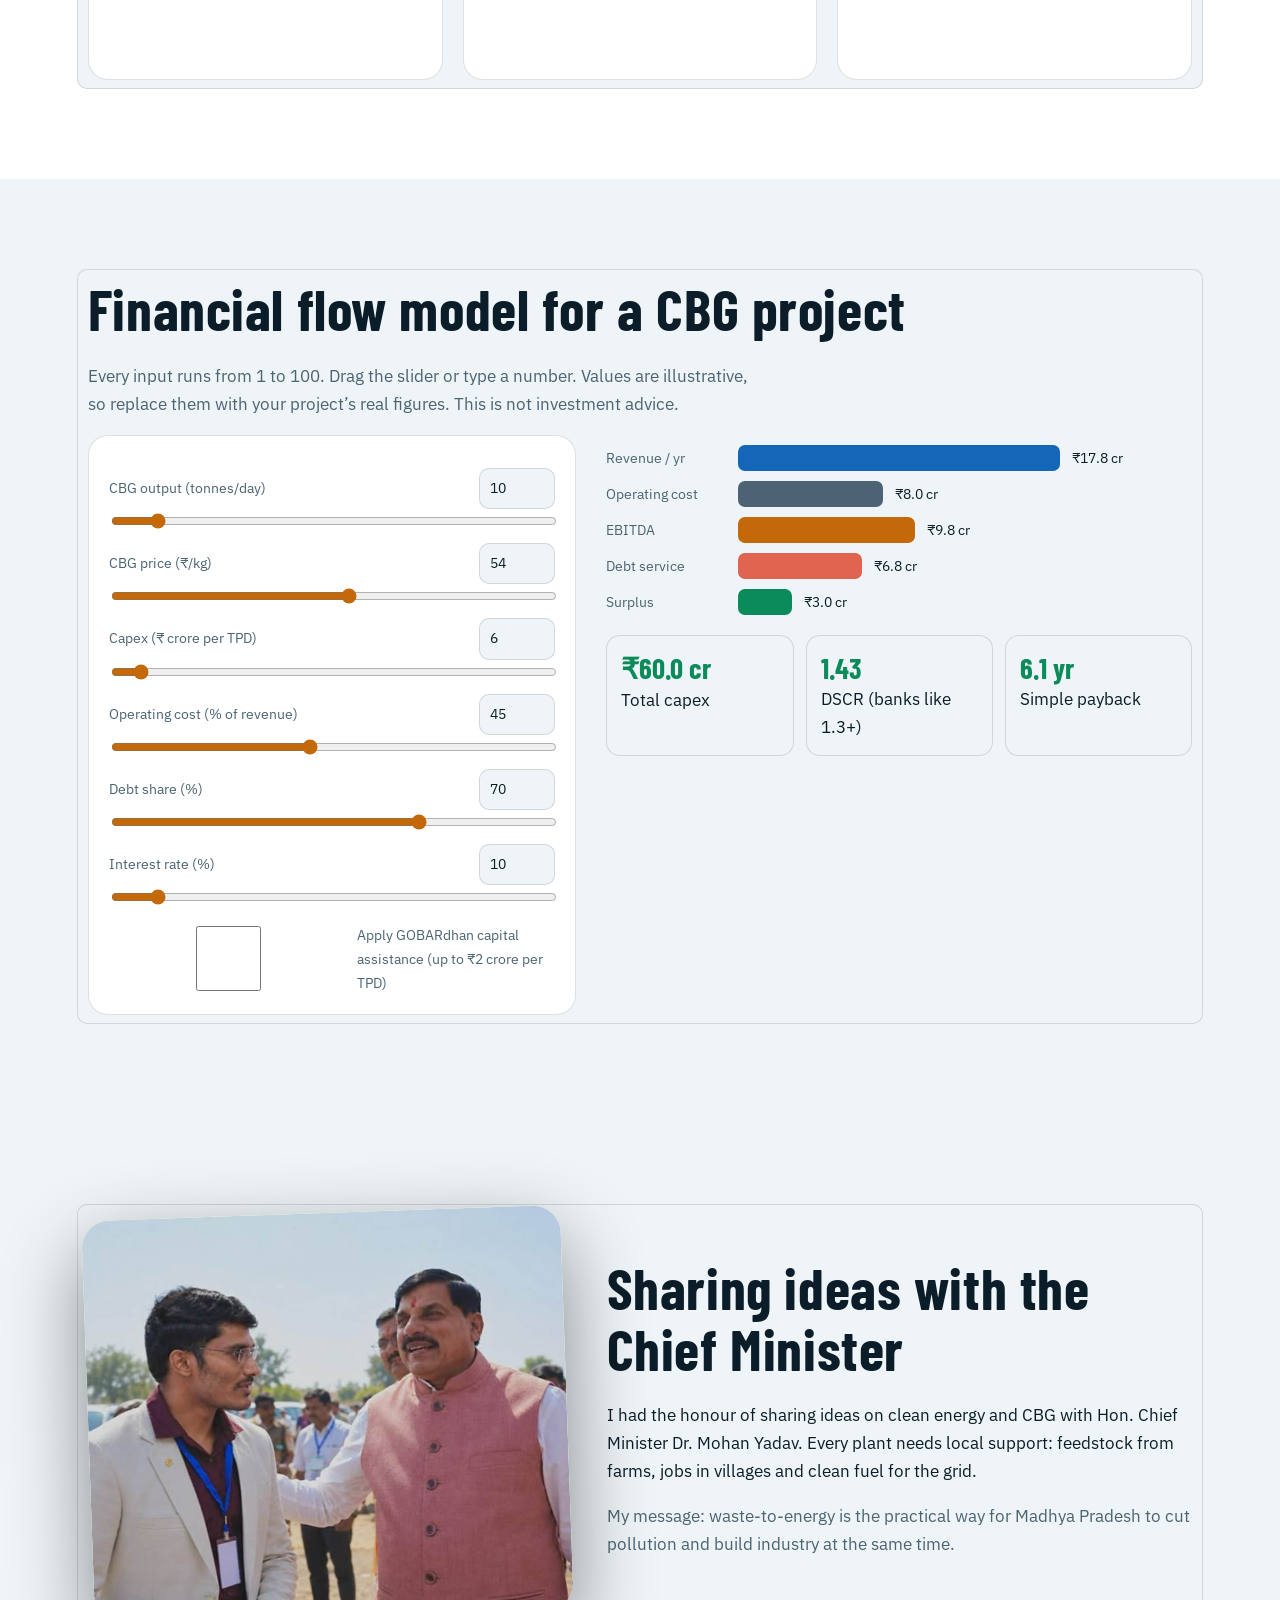
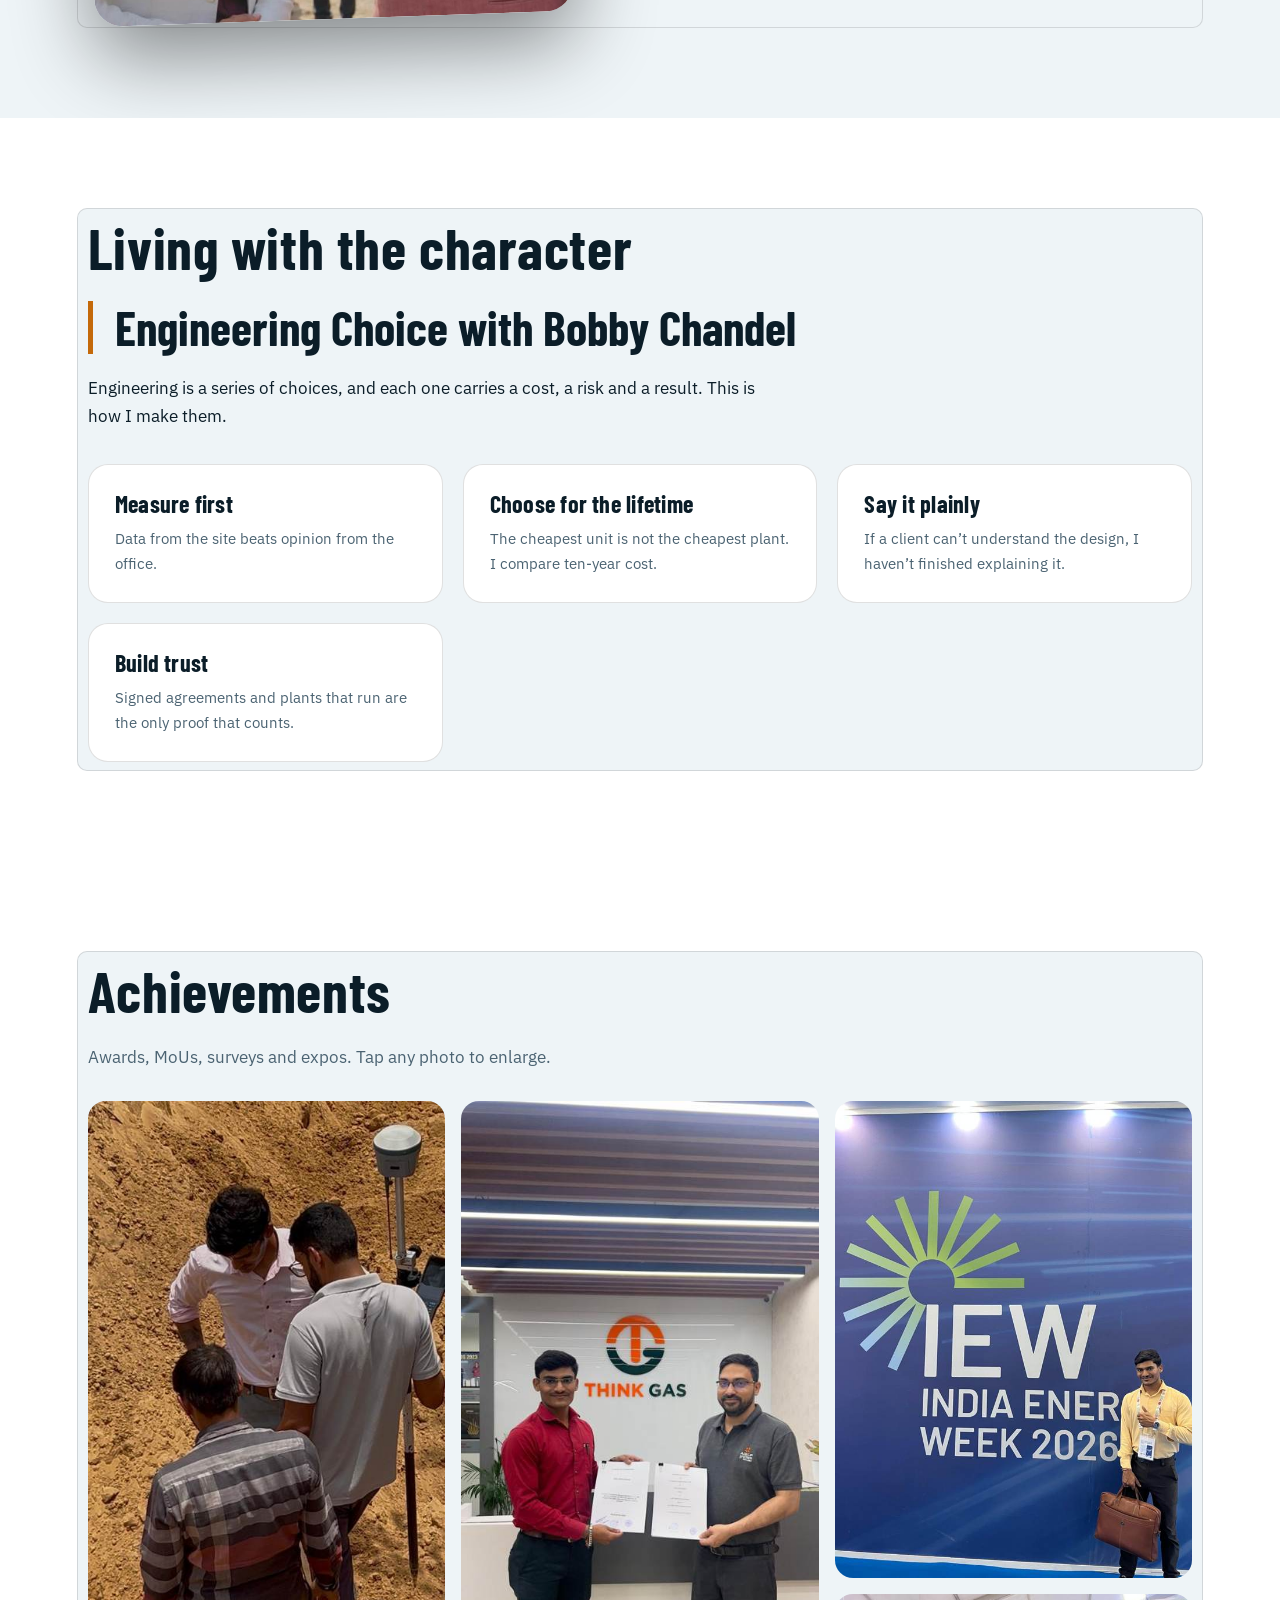
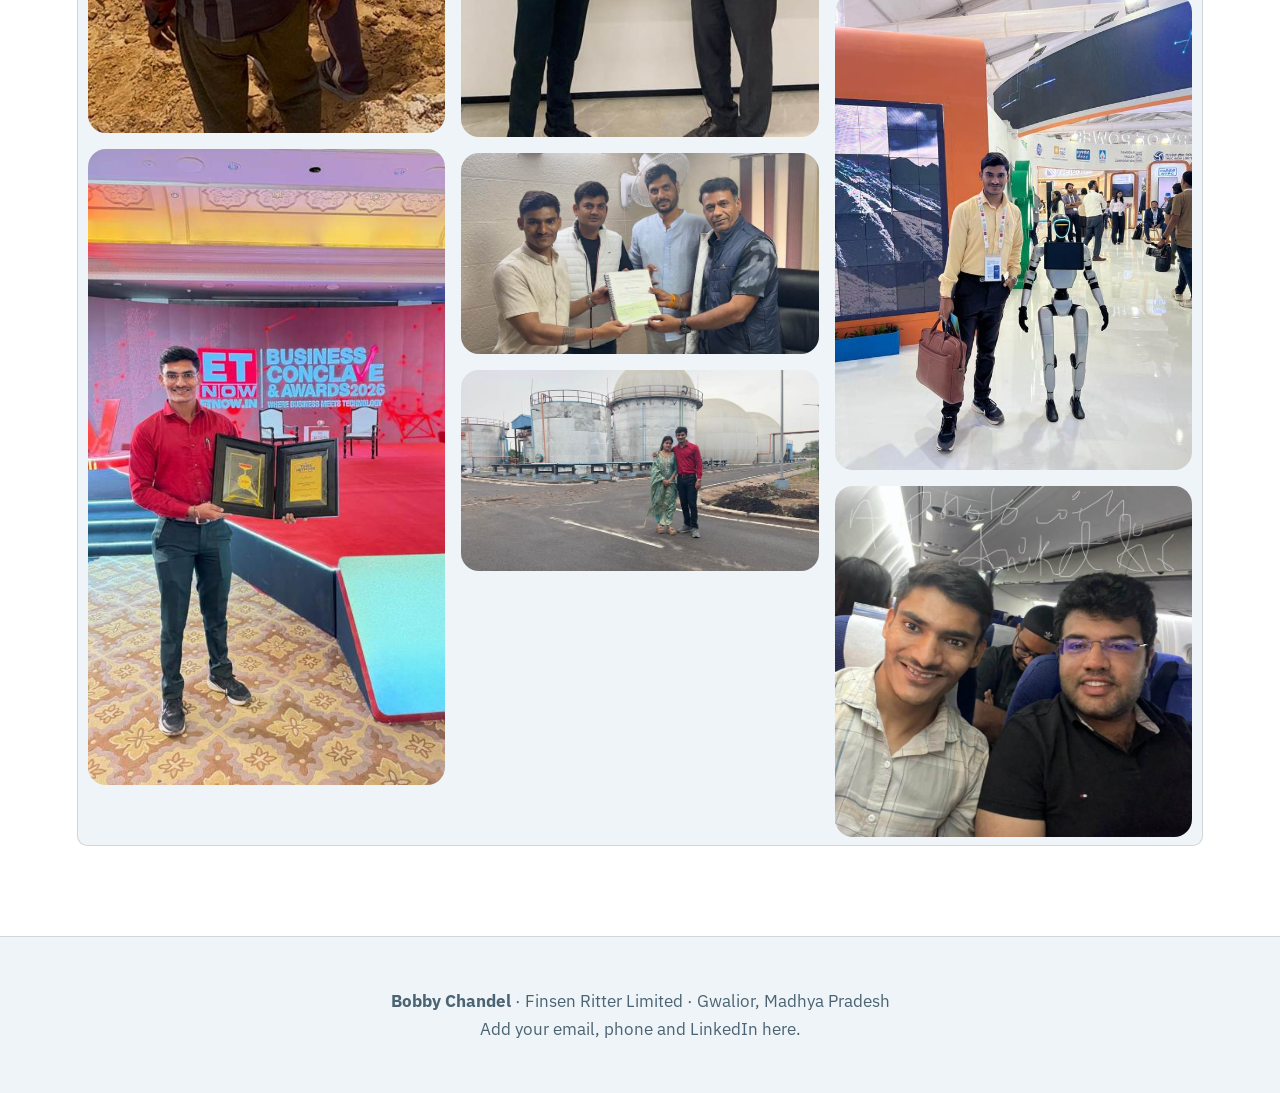
==== commit 5d872b07: "Add files via upload" ====
--- a/index-standalone.html
+++ b/index-standalone.html
@@ -41,78 +41,60 @@
 @media(max-width:820px){.hero,.cm,.fin,.panel{grid-template-columns:1fr}.hero{padding-top:110px}nav a{padding:6px 8px}.kpi{grid-template-columns:1fr}}
 @media(prefers-reduced-motion:reduce){*{animation:none!important;transition:none!important}.rv{opacity:1;transform:none}}
 a:focus-visible,button:focus-visible,summary:focus-visible{outline:2px solid var(--fl);outline-offset:3px}
+
+.hero{overflow:hidden;color:#fff;--mu:#c8d6de;--fl:#ffb347}.hero>*{position:relative;z-index:1}
+.hero>.hb{position:absolute;inset:-30px;z-index:0;background:center/cover;filter:blur(14px) brightness(.38) saturate(1.2);animation:drift 20s ease-in-out infinite alternate}@keyframes drift{to{transform:scale(1.08) translateX(-1%)}}
+.hero .tag{background:rgba(255,255,255,.12);backdrop-filter:blur(8px);border-color:rgba(255,255,255,.25);color:#fff}.hero .btn.o{color:#fff;border-color:rgba(255,255,255,.4)}
+.tiles{display:grid;grid-template-columns:repeat(auto-fit,minmax(300px,1fr));gap:18px;margin-top:34px}
+.tile{--a:var(--fl);position:relative;min-height:290px;border-radius:26px;padding:26px;overflow:hidden;border:1px solid var(--ln);background:linear-gradient(150deg,color-mix(in srgb,var(--a) 24%,var(--s1)),var(--s1) 65%);transition:.45s;display:flex;flex-direction:column;justify-content:flex-end}
+.tile svg.il{position:absolute;right:-6px;top:-6px;width:58%;stroke:var(--a);fill:none;stroke-width:2;opacity:.6;transition:.6s;stroke-linecap:round;stroke-linejoin:round}
+.tile:hover{transform:translateY(-8px) scale(1.02);box-shadow:0 24px 60px color-mix(in srgb,var(--a) 35%,transparent)}.tile:hover svg.il{opacity:1;transform:rotate(-6deg) scale(1.1)}
+.tile h3{font-size:1.7rem}.tile p{color:var(--mu);font-size:.95rem;margin:0 0 10px}.chip{display:inline-block;font-size:.78rem;padding:3px 10px;border-radius:99px;border:1px solid var(--a);color:var(--a);margin:0 6px 6px 0;backdrop-filter:blur(6px)}
+.fd{overflow-x:auto;background:var(--s1);border:1px solid var(--ln);border-radius:22px;padding:14px;margin-top:24px}.fd svg{min-width:920px;width:100%;display:block}.fd text{font-family:'IBM Plex Sans',sans-serif;fill:var(--tx)}
+.nd{cursor:pointer}.nd rect{transition:.3s;stroke:var(--c);stroke-width:1.6}.nd:hover rect,.nd.on rect{stroke-width:3.2;filter:drop-shadow(0 0 7px var(--c))}.ln{fill:none;stroke-width:2.2;stroke-dasharray:7 6;animation:dash 1s linear infinite;transition:.3s}.ln.h{opacity:.08}
+.lg{display:flex;gap:8px;flex-wrap:wrap;margin-top:16px}.lg button{font:inherit;font-size:.88rem;color:var(--tx);background:var(--s1);border:1px solid var(--c);border-radius:99px;padding:6px 14px;cursor:pointer}.lg button.off{opacity:.4}
+.st{display:grid;grid-template-columns:repeat(auto-fit,minmax(190px,1fr));gap:14px;margin:30px 0}.st div{padding:20px;border-radius:20px;background:linear-gradient(135deg,var(--s2),var(--s1));border:1px solid var(--ln)}.st b{display:block;font:700 2.8rem/1 'Barlow Condensed',sans-serif;color:var(--fl)}
+.card .nw{display:inline-block;font-size:.78rem;color:var(--bl);margin-bottom:6px}.card h3 svg{width:28px;height:28px;margin:0 8px -6px 0}
+.flip{perspective:900px;height:220px;cursor:pointer}.fi{position:relative;height:100%;transition:.7s;transform-style:preserve-3d}.flip:hover .fi,.flip.f .fi{transform:rotateY(180deg)}
+.fi>div{position:absolute;inset:0;backface-visibility:hidden;-webkit-backface-visibility:hidden;border-radius:20px;padding:22px;border:1px solid var(--ln);display:flex;flex-direction:column;justify-content:center}.ff{background:var(--s1)}.ff h3{color:var(--fl)}.fb{background:var(--gr);color:#04170e;transform:rotateY(180deg)}.fb p{color:#04170e;margin:0}
+.meter{position:relative}.meter:after{content:'';position:absolute;inset:0;background:repeating-linear-gradient(90deg,transparent 0 calc(25% - 1px),rgba(255,255,255,.4) calc(25% - 1px) 25%)}.lab{display:flex;justify-content:space-between;font-size:.9rem}.lab b{color:var(--gr)}.sc{display:flex;justify-content:space-between;font-size:.72rem;color:var(--mu);margin-bottom:12px}
+.ctl{display:grid;grid-template-columns:1fr auto;gap:2px 10px;align-items:center;margin-top:12px;font-size:.88rem;color:var(--mu)}.ctl input[type=number],.in{font:inherit;color:var(--tx);background:var(--bg);border:1px solid var(--ln);border-radius:10px;padding:8px 10px;width:100%}.ctl input[type=number]{width:76px}.ctl input[type=range]{grid-column:1/3}
+.mf{display:grid;grid-template-columns:1fr 1fr;gap:12px;margin-top:18px}.mf .w2{grid-column:1/3}textarea.in{min-height:110px;resize:vertical}@media(max-width:820px){.mf{grid-template-columns:1fr}.mf .w2{grid-column:auto}}
 </style></head><body>
-<nav><b>Bobby Chandel</b><a href="#journey">Journey</a><a href="#solve">Problem solving</a><a href="#why">Why engineering</a><a href="#cbg">CBG expertise</a><a href="#fin">Finance</a><a href="#gallery">Gallery</a><a href="#char">Character</a></nav>
+<nav><b>Bobby Chandel</b><a href="#flow">Plant flow</a><a href="#journey">Journey</a><a href="#solve">Problems</a><a href="#why">Why engineering</a><a href="#scheme">GOBARdhan</a><a href="#cbg">Refining</a><a href="#fin">Finance</a><a href="#char">Character</a><a href="#gallery">Achievements</a></nav>
 
-<section class="hero"><div>
+<section class="hero"><div class="hb" style="background-image:url([data-uri])"></div><div>
 <span class="tag">⚙ Finsen Ritter Limited</span><span class="tag">♻ CBG &amp; Bio-CNG</span><span class="tag">🔥 Gas refining</span>
 <h1>Engineering that turns waste into <span>clean energy.</span></h1>
 <p class="mu">I’m Bobby Chandel, an engineer at Finsen Ritter Limited. I work on gas plants from the first land survey to signed supply agreements, with a focus on Compressed Biogas (CBG), Bio-CNG and the refining systems that make biogas pipeline-grade.</p>
-<a class="btn" href="#journey">See my work</a><a class="btn o" href="#fin">Try the finance model</a>
-<svg class="flow" viewBox="0 0 640 150" role="img" aria-label="Animated flow: organic waste to digester to refining to CBG">
-<g fill="none" stroke="var(--mu)" stroke-width="2"><rect x="10" y="40" width="110" height="80" rx="14"/><circle cx="230" cy="80" r="46"/><rect x="340" y="40" width="110" height="80" rx="14"/><rect x="530" y="55" width="100" height="50" rx="25"/></g>
-<g class="pipe" stroke="var(--fl)" stroke-width="3" fill="none"><path d="M120 80H184"/><path d="M276 80H340"/><path d="M450 80H530"/></g>
-<g fill="var(--gr)"><circle class="bub" cx="215" cy="70" r="5"/><circle class="bub" cx="238" cy="78" r="4" style="animation-delay:1s"/><circle class="bub" cx="226" cy="88" r="6" style="animation-delay:2s"/></g>
-<g fill="var(--tx)" font-size="13" text-anchor="middle" font-family="IBM Plex Sans,sans-serif"><text x="65" y="85">Organic waste</text><text x="230" y="146">Digester</text><text x="395" y="85">Refining</text><text x="580" y="85">CBG</text></g></svg>
+<a class="btn" href="#flow">Explore the plant</a><a class="btn o" href="#scheme">GOBARdhan 2026</a><a class="btn o" href="#fin">Finance model</a>
+
 </div>
 <div class="ph"><img src="[data-uri]" alt="Bobby Chandel"><div class="bd"><b>Bobby Chandel</b><br>CBG &amp; Gas Refining Engineer</div></div></section>
 
-<section id="journey" class="alt"><div class="w rv"><h2>My professional journey at Finsen Ritter Limited</h2>
-<p class="mu">Six technology lines, one goal: reliable gas systems that run for years. Each one below is a field I work in.</p>
-<div class="grid">
-<div class="card"><svg viewBox="0 0 48 48"><circle cx="24" cy="24" r="16"/><path d="M14 24h20M24 14v20"/></svg><h3>PSA Oxygen &amp; Nitrogen Plants</h3><p>Pressure Swing Adsorption units that make on-site O₂ and N₂ from air, for hospitals, industry and food packing.</p></div>
-<div class="card"><svg viewBox="0 0 48 48"><path d="M10 40V14h8v26M30 40V14h8v26M18 24h12"/><path d="M26 6l-4 8h8z"/></svg><h3>Hydrogen Electrolysers</h3><p>Splitting water into hydrogen and oxygen with electricity: green hydrogen for industry and mobility.</p></div>
-<div class="card"><svg viewBox="0 0 48 48"><path d="M24 6c8 8 12 14 12 21a12 12 0 0 1-24 0c0-7 4-13 12-21z"/><path d="M18 30c2 4 10 4 12 0"/></svg><h3>Bio-CNG &amp; Gas Refining</h3><p>Upgrading raw biogas to CBG with VPSA, membrane, water, amine or Selexol scrubbing.</p></div>
-<div class="card"><svg viewBox="0 0 48 48"><path d="M6 10h36L28 26v14l-8-4V26z"/></svg><h3>Industrial Filtration</h3><p>Coalescing, particulate and activated-carbon filtration that protects compressors and keeps gas clean.</p></div>
-<div class="card"><svg viewBox="0 0 48 48"><circle cx="24" cy="24" r="14"/><path d="M24 24l8-8M10 24h4M34 24h4M24 10v4"/></svg><h3>Pressure &amp; Gas Handling</h3><p>Compressors, regulators, cascades and storage designed around safe pressure and flow.</p></div>
-<div class="card"><svg viewBox="0 0 48 48"><rect x="6" y="8" width="36" height="26" rx="4"/><path d="M12 26l7-8 6 5 9-11M16 42h16"/></svg><h3>Automation &amp; SCADA</h3><p>PLC control and SCADA monitoring, so one screen shows the whole plant and alarms before faults grow.</p></div></div></div></section>
+<section id="flow"><div class="w rv"><h2>From waste to CBG: how a plant works</h2><p class="mu">A block diagram of a CBG plant layout. Hover or tap any block to see its role, and switch streams on or off to follow one line at a time.</p>
+<div class="fd"><svg id="fsv" viewBox="0 0 1290 380" role="img" aria-label="CBG plant process flow diagram"></svg></div>
+<div class="lg" id="lg"></div><div class="card" id="nd" style="margin-top:16px"><p style="margin:0">Hover or tap a block to learn what it does.</p></div></div></section><section id="journey" class="alt"><div class="w rv"><h2>My professional journey at Finsen Ritter Limited</h2><p class="mu">Six technology lines, one goal: reliable gas systems that run for years.</p><div class="tiles" id="jt"></div></div></section>
 
 <section id="solve"><div class="w rv"><h2>Real-time problem solving</h2><p class="mu">Plants don’t fail in textbooks. They fail at 2 a.m. Here are the kinds of problems I work through on site, each with a method.</p>
 <details open><summary>Biogas quality changes day to day</summary><p>Feed mix, temperature and digester load change methane and H₂S. Fix: continuous gas analysers, a buffer holder, and a pre-treatment stage (H₂S removal and dehumidification) sized for the worst day, not the average one.</p></details>
 <details><summary>Methane slip is eating revenue</summary><p>Every 1% of methane lost to the off-gas is 1% of sellable gas gone. Fix: compare slip across technologies, add multi-stage membranes or off-gas recycle, and treat tail gas where required.</p></details>
 <details><summary>Compressor trips and moisture damage</summary><p>Wet gas corrodes and fouls downstream equipment. Fix: chilling and dryer sizing from real dew-point data, plus coalescing filters before every compressor.</p></details>
-<details><summary>Site and land decisions</summary><p>Plant layout, feedstock routes, gas-grid distance and safety zones all start with a survey. I take part in land surveys, such as the Hingonia CBG plant, so the design starts from facts on the ground.</p></details></div></section>
+<details><summary>Site and land decisions</summary><p>Plant layout, feedstock routes, gas-grid distance and safety zones all start with a survey. I take part in land surveys, such as the Hingonia CBG plant, so the design starts from facts on the ground.</p></details><div class="card" style="margin-top:26px"><h3>Have a problem on your plant? Drop me a mail</h3><p class="mu" style="margin:0">Fill this in and Gmail opens with your message ready to send to b.yadav@finsenritter.com.</p>
+<div class="mf"><input class="in" id="mn" placeholder="Your name"><input class="in" id="me" placeholder="Your email"><input class="in w2" id="ms" placeholder="Subject (e.g. Methane slip in my membrane unit)"><textarea class="in w2" id="mm" placeholder="Describe the problem: plant size, gas flow, what you see on site"></textarea></div>
+<a class="btn" href="#" id="mb">Open Gmail and send</a><a class="btn o" href="mailto:b.yadav@finsenritter.com">Use my default mail app</a></div></div></section>
 
-<section id="why" class="alt"><div class="w rv"><h2>Why engineering matters in CBG, Bio-CNG and refining</h2>
-<div class="grid">
-<div class="card"><h3>Safety</h3><p>Biogas holds methane and toxic H₂S. Correct materials, zoning, relief and interlocks protect people first.</p></div>
-<div class="card"><h3>Gas quality</h3><p>Buyers need CBG with high methane, low CO₂, low H₂S and low moisture. Engineering is how you prove it.</p></div>
-<div class="card"><h3>Money</h3><p>Power use, methane slip and uptime decide if a plant earns or bleeds. Small design choices move IRR.</p></div>
-<div class="card"><h3>Environment</h3><p>Good design captures methane that would otherwise escape and returns nutrient-rich fermented manure to farms.</p></div></div></div></section>
+<section id="why" class="alt"><div class="w rv"><h2>Why engineering matters in CBG, Bio-CNG and refining</h2><p class="mu">Good engineering decides if a plant is safe, bankable and clean. Here is the proof, from the 2026 numbers.</p><div class="st" id="stt"></div><div class="tiles" id="wt"></div><h3 style="margin-top:44px">In the news</h3><div class="grid" id="nw"></div></div></section>
 
-<section id="cbg"><div class="w rv"><h2>Expertise: CBG and Bio-CNG refining systems</h2>
+<section id="scheme"><div class="w rv"><h2>GOBARdhan 2026: India’s national CBG scheme</h2><p class="mu">Approved by the Union Cabinet on 6 August 2026 with an outlay of ₹23,731 crore, for FY 2026-27 to FY 2035-36. It brings assured offtake, pricing, capital support, pipelines and finance into one scheme under the Ministry of Petroleum and Natural Gas.</p><div class="tiles" id="sc"></div><div class="card" style="margin-top:22px"><h3>CBG blending obligation for city gas companies</h3><div id="ob"></div></div><p class="mu" style="margin-top:14px;font-size:.88rem">Sources: <a style="color:var(--bl)" href="https://www.pmindia.gov.in/?p=16895485" target="_blank" rel="noopener">PM India / PIB</a>, <a style="color:var(--bl)" href="https://www.business-standard.com/industry/news/cabinet-clears-rs-23-731-crore-gobardhan-scheme-for-compressed-biogas-126080601393_1.html" target="_blank" rel="noopener">Business Standard</a>. Check the official notification before using any figure in a project.</p></div></section><section id="cbg"><div class="w rv"><h2>Expertise: CBG and Bio-CNG refining systems</h2>
 <p class="mu">Raw biogas is about 50–60% methane, with CO₂, H₂S and water. Refining lifts methane to pipeline grade. Pick a technology to see how it works and where it fits.</p>
 <div class="tabs" id="tabs"></div><div class="panel" id="panel"></div></div></section>
 
-<section class="alt"><div class="w rv"><h2>Deep knowledge, so nobody can fool you about engineering</h2>
-<p class="mu">Know these questions and you can read any vendor offer.</p>
-<div class="grid">
-<div class="card"><h3>“Zero methane loss”</h3><p>Ask for guaranteed slip in %, with the test method and the tail-gas plan. No process is zero.</p></div>
-<div class="card"><h3>“Low power use”</h3><p>Ask for kWh per Nm³ of raw gas, including compressors, chillers, heat and vacuum, not just the main unit.</p></div>
-<div class="card"><h3>“Same output as 10 TPD”</h3><p>Check the feed gas figures. A plant is rated at a methane % and flow; change those and the rating changes.</p></div>
-<div class="card"><h3>“No H₂S problem”</h3><p>Ask what removes H₂S, how often media changes, and what the cost per month is.</p></div></div></div></section>
+<section class="alt"><div class="w rv"><h2>Deep knowledge, so nobody can fool you about engineering</h2><p class="mu">Tap or hover a claim to flip it and see the question that exposes it.</p><div class="grid" id="fl"></div></div></section>
 
-<section id="fin"><div class="w rv"><h2>Financial flow model for a CBG project</h2>
-<p class="mu">Move the sliders. All values are illustrative defaults, so replace them with your project’s real numbers. This is not investment advice.</p>
-<div class="fin"><div class="card" style="padding:20px">
-<label>CBG output (tonnes/day) <output id="oT"></output><input id="T" type="range" min="2" max="30" value="10"></label>
-<label>CBG price (₹/kg) <output id="oP"></output><input id="P" type="range" min="40" max="80" value="54"></label>
-<label>Capex (₹ crore per TPD) <output id="oC"></output><input id="C" type="range" min="3" max="9" step=".5" value="6"></label>
-<label>Operating cost (% of revenue) <output id="oO"></output><input id="O" type="range" min="25" max="70" value="45"></label>
-<label>Debt share (%) <output id="oD"></output><input id="D" type="range" min="0" max="80" value="70"></label>
-<label>Interest rate (%) <output id="oI"></output><input id="I" type="range" min="7" max="15" step=".5" value="10"></label></div>
-<div><div class="bars" id="bars"></div><div class="kpi" id="kpi"></div></div></div></div></section>
+<section id="fin"><div class="w rv"><h2>Financial flow model for a CBG project</h2><p class="mu">Every input runs from 1 to 100. Drag the slider or type a number. Values are illustrative, so replace them with your project’s real figures. This is not investment advice.</p><div class="fin"><div class="card" style="padding:20px"><div id="ctl"></div><label style="display:flex;gap:10px;margin-top:16px;font-size:.9rem"><input type="checkbox" id="gob"> Apply GOBARdhan capital assistance (up to ₹2 crore per TPD)</label></div><div><div class="bars" id="bars"></div><div class="kpi" id="kpi"></div></div></div></div></section>
 
-<section id="gallery" class="alt"><div class="w rv"><h2>From the field</h2><p class="mu">Surveys, MoUs, awards and expos. Tap any photo to enlarge.</p>
-<div class="gal">
-<figure><img src="[data-uri]" alt="Land survey"><figcaption>Land survey with GNSS equipment, Hingonia CBG plant</figcaption></figure>
-<figure><img src="[data-uri]